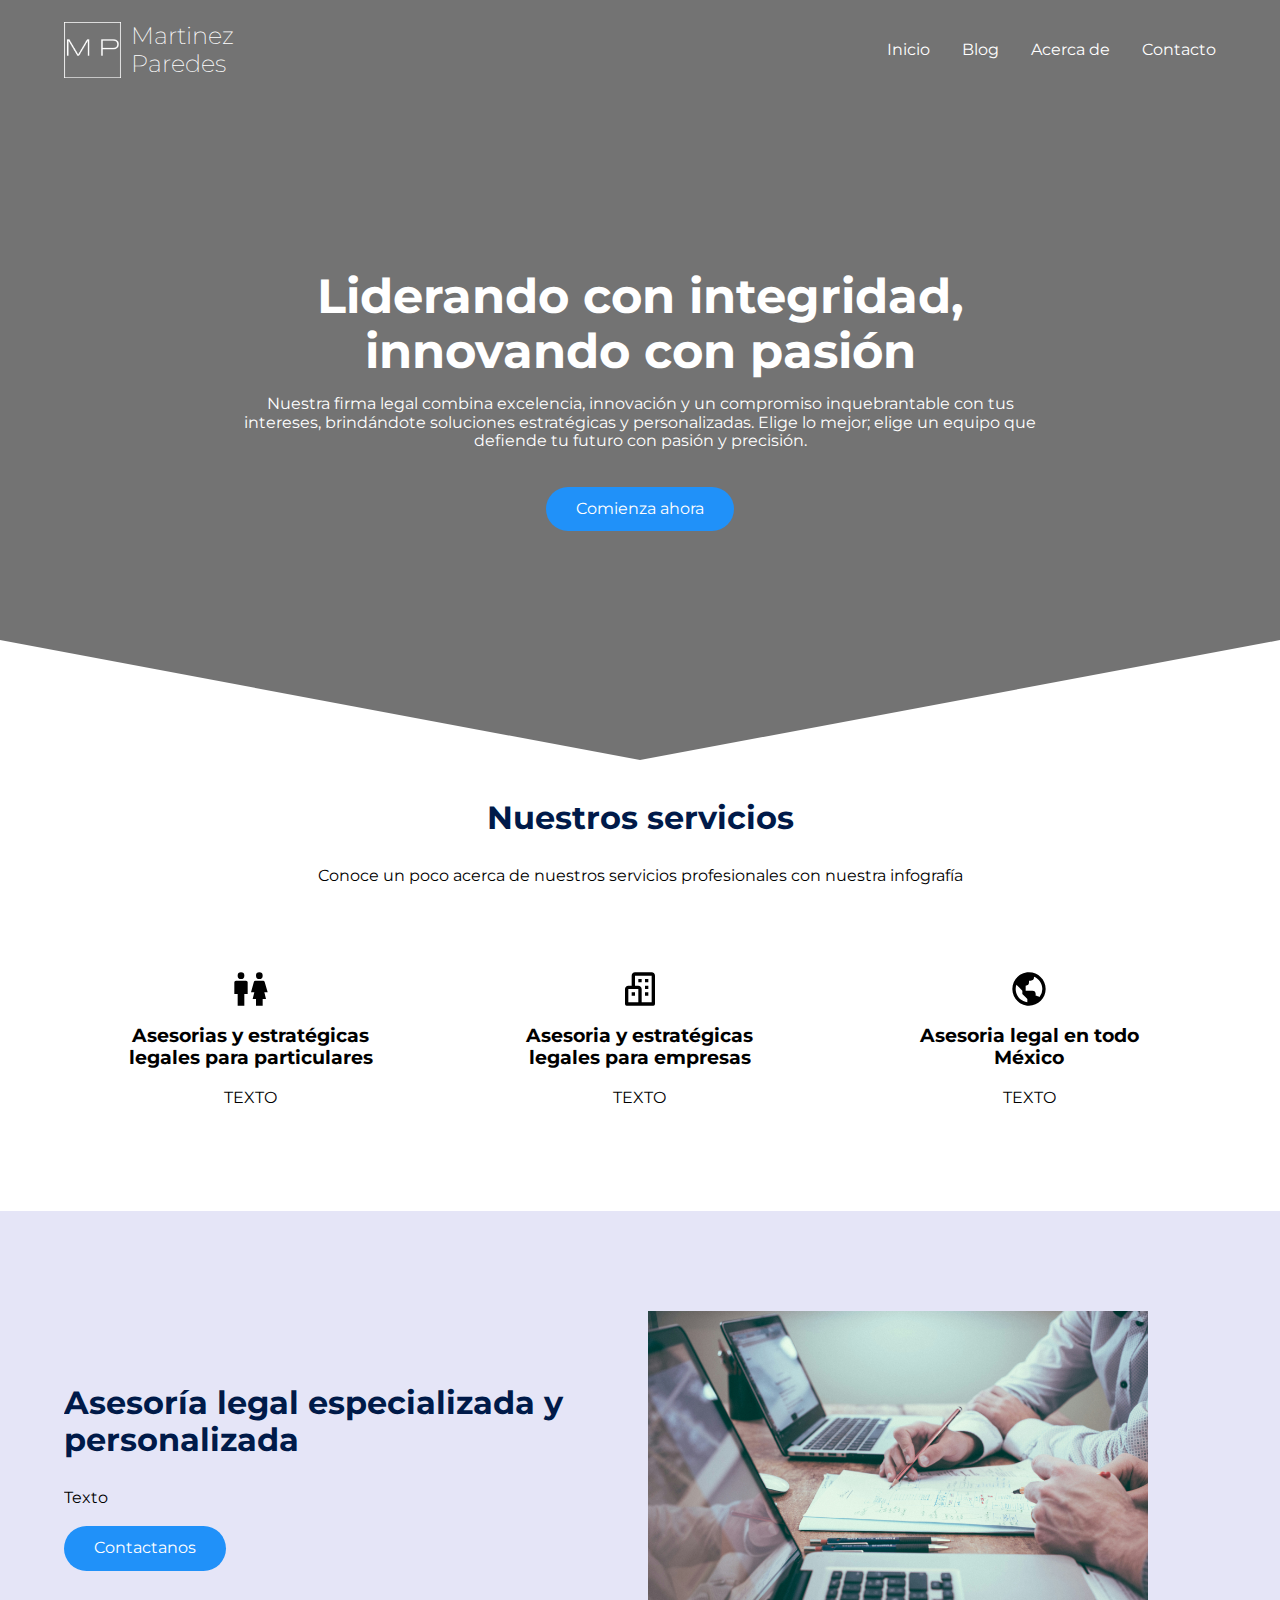
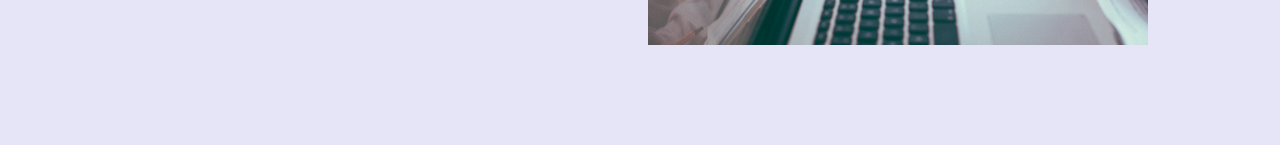
==== index.html @ 1bba656e "Se agrega el proyecto" ====
<!DOCTYPE html>
<html lang-"es">

    <head>
        <meta charset="UTF-8">
        <meta http-equiv="X-UA-Compatible" content="IE-edge">
        <meta name="viewport" content="width-device-width, initial-scale-1.0">
        <title> Martinez Paredes </title>
        <link rel="shortcut icon" href="./Landing Page CSS/IMAGES/favicon.png" type="image/x-icon">
        <link rel="stylesheet" href="./Landing Page CSS/CSS/normalize.css">
        <link rel="stylesheet" href="./Landing Page CSS/CSS/estilos.css">
    </head>

    <body>

        <header class="hero">
            <nav class="nav container">
                <div class="logo">
                    <li class="mp">
                        <img src="./Landing Page CSS/IMAGES/LOGO MP PNG BLANCO.png" class="imgmp">
                    </li>
                </div>
                <div class="nav_logo">
                    <h2 class="nav_title">Martinez Paredes</h2>
                </div>
                <ul class="nav_link nav:link_menu">
                    <li class="nav_items">
                        <a href="1" class="nav_links">Inicio</a>
                    </li>
                    <li class="nav_items">
                        <a href="1" class="nav_links">Blog</a>
                    </li>
                    <li class="nav_items">
                        <a href="1" class="nav_links">Acerca de</a>
                    </li>
                    <li class="nav_items">
                        <a href="1" class="nav_links">Contacto</a>
                    </li>
                    <img src="./Landing Page CSS/IMAGES/close.svg" class="nav_close">
                </ul>
                <div class="nav_menu">
                    <img src="./Landing Page CSS/IMAGES/menu.svg" class="nav_img">
                </div>
            </nav>

            <section class="hero_container container">
                <h1 class="hero_title">Liderando con integridad, innovando con pasión</h1>
                <p class="hero_paragraph">Nuestra firma legal combina excelencia, innovación y un compromiso inquebrantable con tus intereses, brindándote soluciones estratégicas y personalizadas. Elige lo mejor; elige un equipo que defiende tu futuro con pasión y precisión.</p>
                <a href="#" class="cta">Comienza ahora</a>
            </section>
        </header>

        <main>
            <section class="container_about">
             <h2 class="subtitle">Nuestros servicios</h2>
                <p class="about_paragraph">Conoce un poco acerca de nuestros servicios profesionales con nuestra infografía</p>

                <div class="div about_main">
                    <article class="about_icons">
                        <img src="./Landing Page CSS/IMAGES/person.svg" class="about_icon">
                        <h3 class="about_title">Asesorias y estratégicas legales para particulares</h3>
                       <p class="about_paragraph">TEXTO</p>
                    </article>

                    <article class="about_icons">
                        <img src="./Landing Page CSS/IMAGES/enterprise.svg" class="about_icon">
                        <h3 class="about_title">Asesoria y estratégicas legales para empresas</h3>
                        <p class="about_paragraph">TEXTO</p>
                    </article>
                   
                    <article class="about_icons">
                        <img src="./Landing Page CSS/IMAGES/world.svg" class="about_icon">
                        <h3 class="about_title">Asesoria legal en todo México</h3>
                        <p class="about_paragraph">TEXTO</p>
                    </article>
                </div>
                
            </section>
            <section class="knowledge">
                <div class="knowledge_container container">
                    <div class="knowledge_text">
                        <h2 class="subtitle">Asesoría legal especializada y personalizada</h2>
                        <p class="knowledge_paragraph">Texto</p>
                        <a href="#" class="cta">Contactanos</a>
                    </div>
                    <figure class="knowledge_picture">
                        <img src="./Landing Page CSS/IMAGES/scott-graham-5fNmWej4tAA-unsplash.jpg" class="knowledge_img">
                    </figure>
                </div>

            </section>
        </main>
    </body>
</html>
---- Landing Page CSS/CSS/estilos.css ----
@import url('https://fonts.googleapis.com/css2?family=Montserrat:ital,wght@0,100..900;1,100..900&display=swap');

:root{
    --padding--container: 100px 0;
    --color-title: #001A49;
}

body{
    font-family: "Montserrat", sans-serif;
}

.imgmp{
    max-width: 15mm;
    float: left;
    list-style: none;
}


.container{
    width: 90%;
    max-width: 1200px;
    margin: 0 auto;
    overflow: hidden;
    padding: var(--padding--container);
    list-style: none;
}

.hero{
    width: 100%;
    height: 100vh;
    min-height: 600px;
    max-height: 800px;
    position: relative;
    display: grid;
    grid-template-rows: 100px 1fr;
    color: #fff;
}

.hero::before{
    content:"";
    position: absolute;
    top: 0;
    left: 0;
    width: 100%;
    height: 100%;
    background-image: linear-gradient(180deg, #0000008c 0%, #0000008c 100%), url("../IMAGES/tingey-injury-law-firm-yCdPU73kGSc-unsplash.jpg");
    background-size: cover;
    clip-path: polygon(0 0, 100% 0, 100% 80%, 50% 95%, 0 80%);
    z-index: -1;

}

.nav{
    --padding--container:0;
    height: 100%;
    display: flex;
    align-items: center;
}

.nav_title{
    font-weight: 200;
    margin-left: 5%;
    list-style: none;
}

.nav_link{
    margin-left: auto;
    padding: 0;
    display: grid;
    grid-auto-flow: column;
    grid-auto-columns: max-content;
    gap: 2em;
}

.nav_items{
    list-style: none;

}


.nav_links{
    color: #fff;
    text-decoration: none;
}

.nav_menu{
    margin-left: auto;
    cursor: pointer;
    display: none;
}

.nav_img{
    display: block;
    width: 30px;
}

.nav_close{
    display: var(--show, none);
}

/*hero_container*/

.hero_container{
    text-align: center;
    max-width: 800px;
    --padding--container: 0;
    display: grid;
    grid-auto-rows: max-content;
    align-content: center;
    gap: 1em;
    padding-bottom: 100px;
    text-align: center;
}

.hero_title{
    text-align: center;
    font-size: 3rem;
}

.hero_paragraph{
    text-align: center;
    margin-bottom: 20px;
}

.cta{
    text-align: center;
    display: inline-block;
    background-color: #2091f9;
    justify-self: center;
    color: #fff;
    text-decoration: none;
    padding: 13px 30px;
    border-radius: 30px;
}

/*about*/

.container_about{
    text-align: center;
}
.subtitle{
    color: var(--color-title);
    font-size: 2rem;
    margin-bottom: 25px;
}

.about_paragraph{
    text-align: center;
    line-height: 1.7;
}

.about_main{
    padding-top: 80px;
    display: grid;
    width: 90%;
    margin: 0 auto;
    gap: 1em;
    overflow: hidden;
    grid-template-columns: repeat(auto-fit,minmax(260px, auto));
}

.about_icons{
    text-align: center;
    display: grid;
    gap: 1em;
    justify-items: center;
    width: 260px;
    overflow: hidden;
    margin: auto;
}

.about_icon{
    width: 40px;
}

/* Knowledge */

.knowledge{
    margin-top: 100px;
    background-color: #e5e5f7;
    background-image:  radial-gradient(#444cf7 0.5px, transparent 0.5px), radial-gradient(#444cf7 0.5px, #e5e5f7 0.5px);
    background-size: 20px 20px;
    background-position: 0 0,10px 10px;
    overflow: hidden;
}

.knowledge_container{
    display: grid;
    grid-template-columns: 1fr 1fr;
    gap: 1em;
    align-items: center;
}

.knowledge_picture{
    max-width: 500px;
}

.knowledge_img{
    width: 100%;
    display: block;
}

.knowledge_paragraph{
    line-height: 1.7;
    margin-bottom: 15px;
    
}
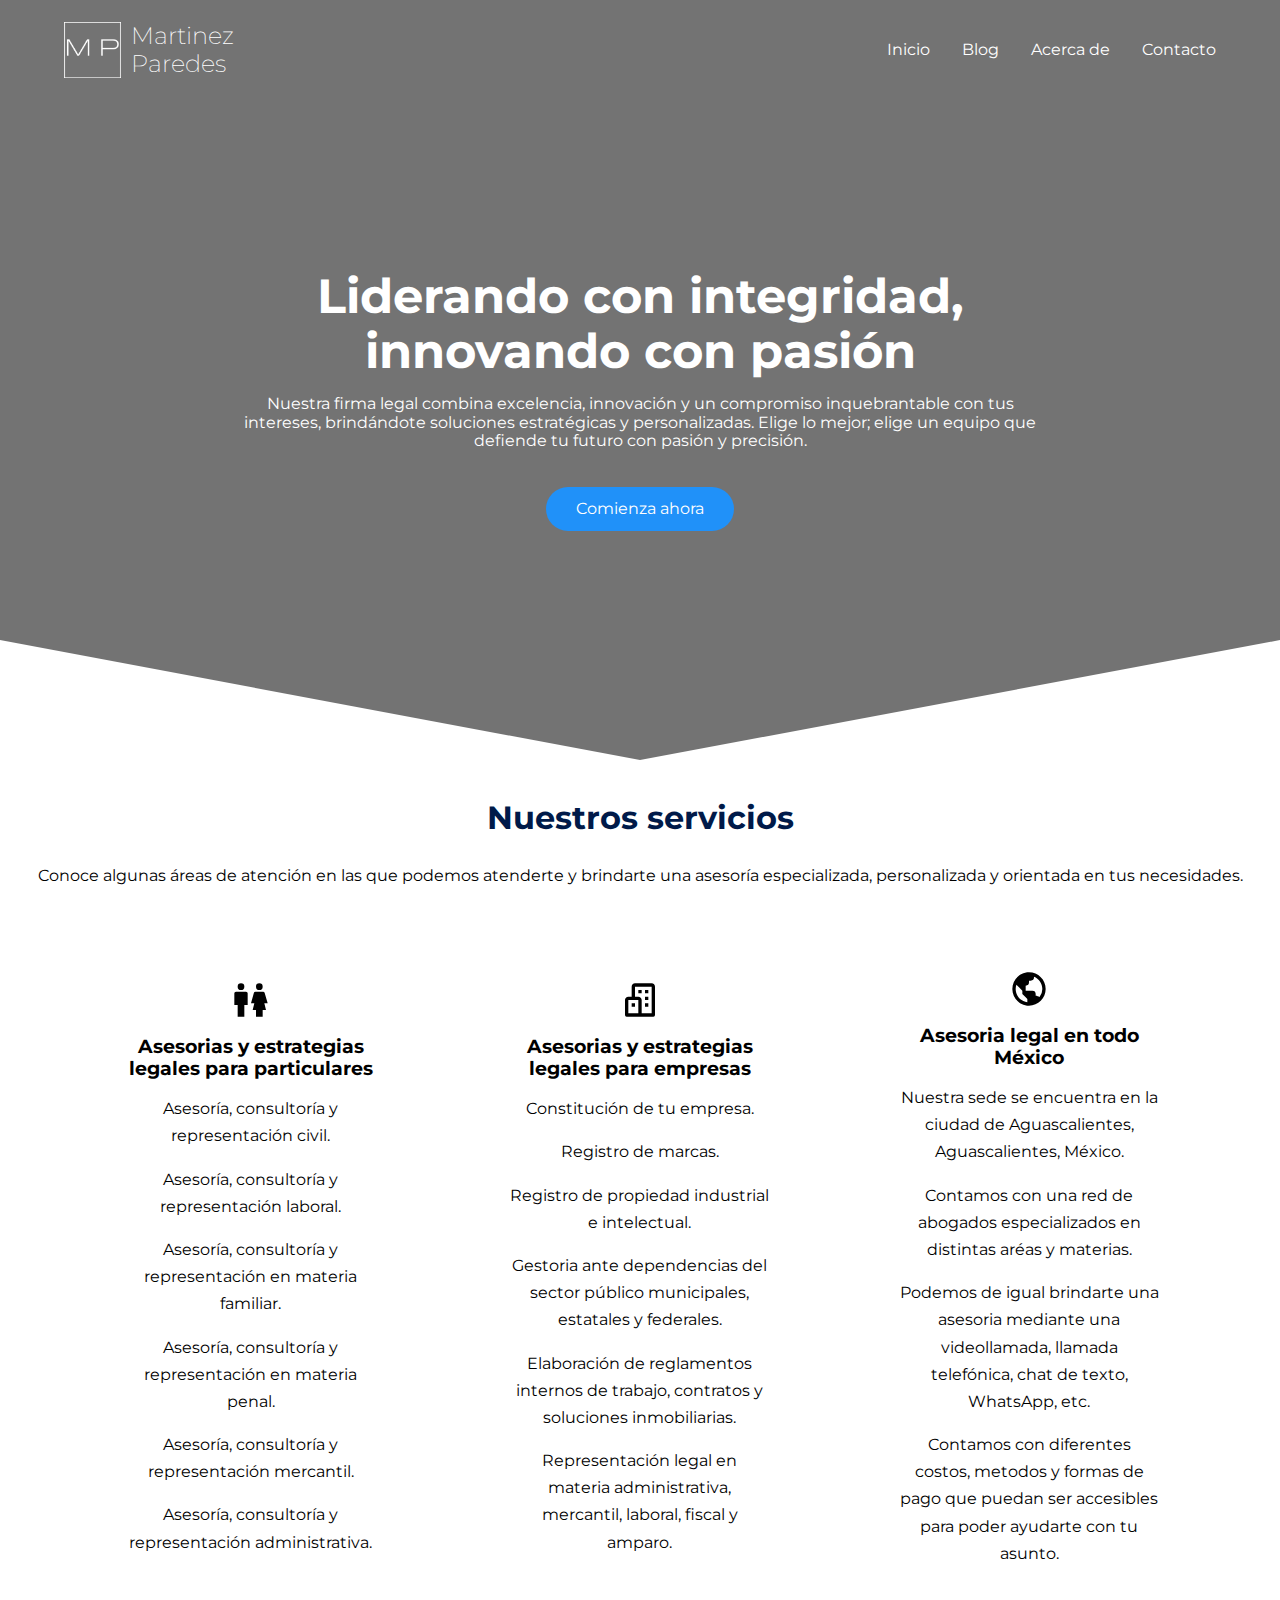
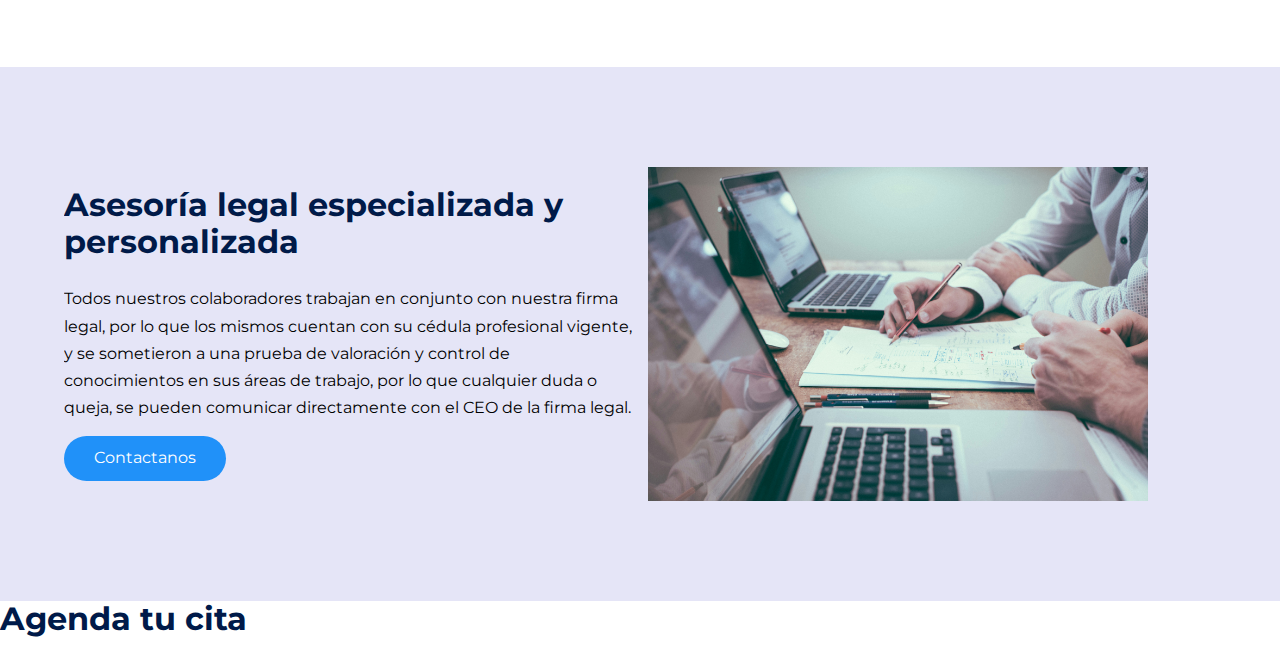
==== commit 3ab661db: "Actualización 1" ====
--- a/index.html
+++ b/index.html
@@ -53,34 +53,65 @@
         <main>
             <section class="container_about">
              <h2 class="subtitle">Nuestros servicios</h2>
-                <p class="about_paragraph">Conoce un poco acerca de nuestros servicios profesionales con nuestra infografía</p>
+                <p class="about_paragraph">Conoce algunas áreas de atención en las que podemos atenderte y brindarte una asesoría especializada, personalizada y orientada en tus necesidades.</p>
 
                 <div class="div about_main">
                     <article class="about_icons">
                         <img src="./Landing Page CSS/IMAGES/person.svg" class="about_icon">
-                        <h3 class="about_title">Asesorias y estratégicas legales para particulares</h3>
-                       <p class="about_paragraph">TEXTO</p>
+                        <h3 class="about_title">Asesorias y estrategias legales para particulares</h3>
+                       <p class="about_paragraph">Asesoría, consultoría y representación civil.
+                       </p>
+                       <p class="about_paragraph">Asesoría, consultoría y representación laboral.
+                       </p>
+                       <p class="about_paragraph">Asesoría, consultoría y representación en materia familiar.
+                       </p>
+                       <p class="about_paragraph">Asesoría, consultoría y representación en materia penal.
+                       </p>
+                       <p class="about_paragraph">Asesoría, consultoría y representación mercantil.
+                       </p>
+                       <p class="about_paragraph">Asesoría, consultoría y representación administrativa.
+                       </p>
                     </article>
 
                     <article class="about_icons">
                         <img src="./Landing Page CSS/IMAGES/enterprise.svg" class="about_icon">
-                        <h3 class="about_title">Asesoria y estratégicas legales para empresas</h3>
-                        <p class="about_paragraph">TEXTO</p>
+                        <h3 class="about_title">Asesorias y estrategias legales para empresas</h3>
+                        <p class="about_paragraph">Constitución de tu empresa.
+                        </p>
+                        <p class="about_paragraph">Registro de marcas.
+                        </p>
+                        <p class="about_paragraph">Registro de propiedad industrial e intelectual.
+                        </p>
+                        <p class="about_paragraph">Gestoria ante dependencias del sector público municipales, estatales y federales.
+                        </p>
+                        <p class="about_paragraph">Elaboración de reglamentos internos de trabajo, contratos y soluciones inmobiliarias.
+                        </p>
+                        <p class="about_paragraph">Representación legal en materia administrativa, mercantil, laboral, fiscal y amparo.
+                        </p>
+                     </article>
                     </article>
                    
                     <article class="about_icons">
                         <img src="./Landing Page CSS/IMAGES/world.svg" class="about_icon">
                         <h3 class="about_title">Asesoria legal en todo México</h3>
-                        <p class="about_paragraph">TEXTO</p>
+                        <p class="about_paragraph">Nuestra sede se encuentra en la ciudad de Aguascalientes, Aguascalientes, México.
+                        </p>
+                        <p class="about_paragraph">Contamos con una red de abogados especializados en distintas aréas y materias.
+                        </p>
+                        <p class="about_paragraph">Podemos de igual brindarte una asesoria mediante una videollamada, llamada telefónica, chat de texto, WhatsApp, etc.
+                        </p>
+                        <p class="about_paragraph">Contamos con diferentes costos, metodos y formas de pago que puedan ser accesibles para poder ayudarte con tu asunto.
                     </article>
                 </div>
                 
             </section>
+            
             <section class="knowledge">
                 <div class="knowledge_container container">
                     <div class="knowledge_text">
                         <h2 class="subtitle">Asesoría legal especializada y personalizada</h2>
-                        <p class="knowledge_paragraph">Texto</p>
+                        <p class="knowledge_paragraph">Todos nuestros colaboradores trabajan en conjunto con nuestra firma legal, por lo que los mismos cuentan con su cédula profesional vigente, y se sometieron a una prueba de valoración y control de conocimientos en sus áreas de trabajo, por lo que cualquier duda o queja, se pueden comunicar directamente con el CEO de la firma legal.
+                        </p>
                         <a href="#" class="cta">Contactanos</a>
                     </div>
                     <figure class="knowledge_picture">
@@ -89,6 +120,11 @@
                 </div>
 
             </section>
+
+            <section class="price_container">
+                <h2 class="subtitle">Agenda tu cita</h2>
+
+            </section>
         </main>
     </body>
 </html>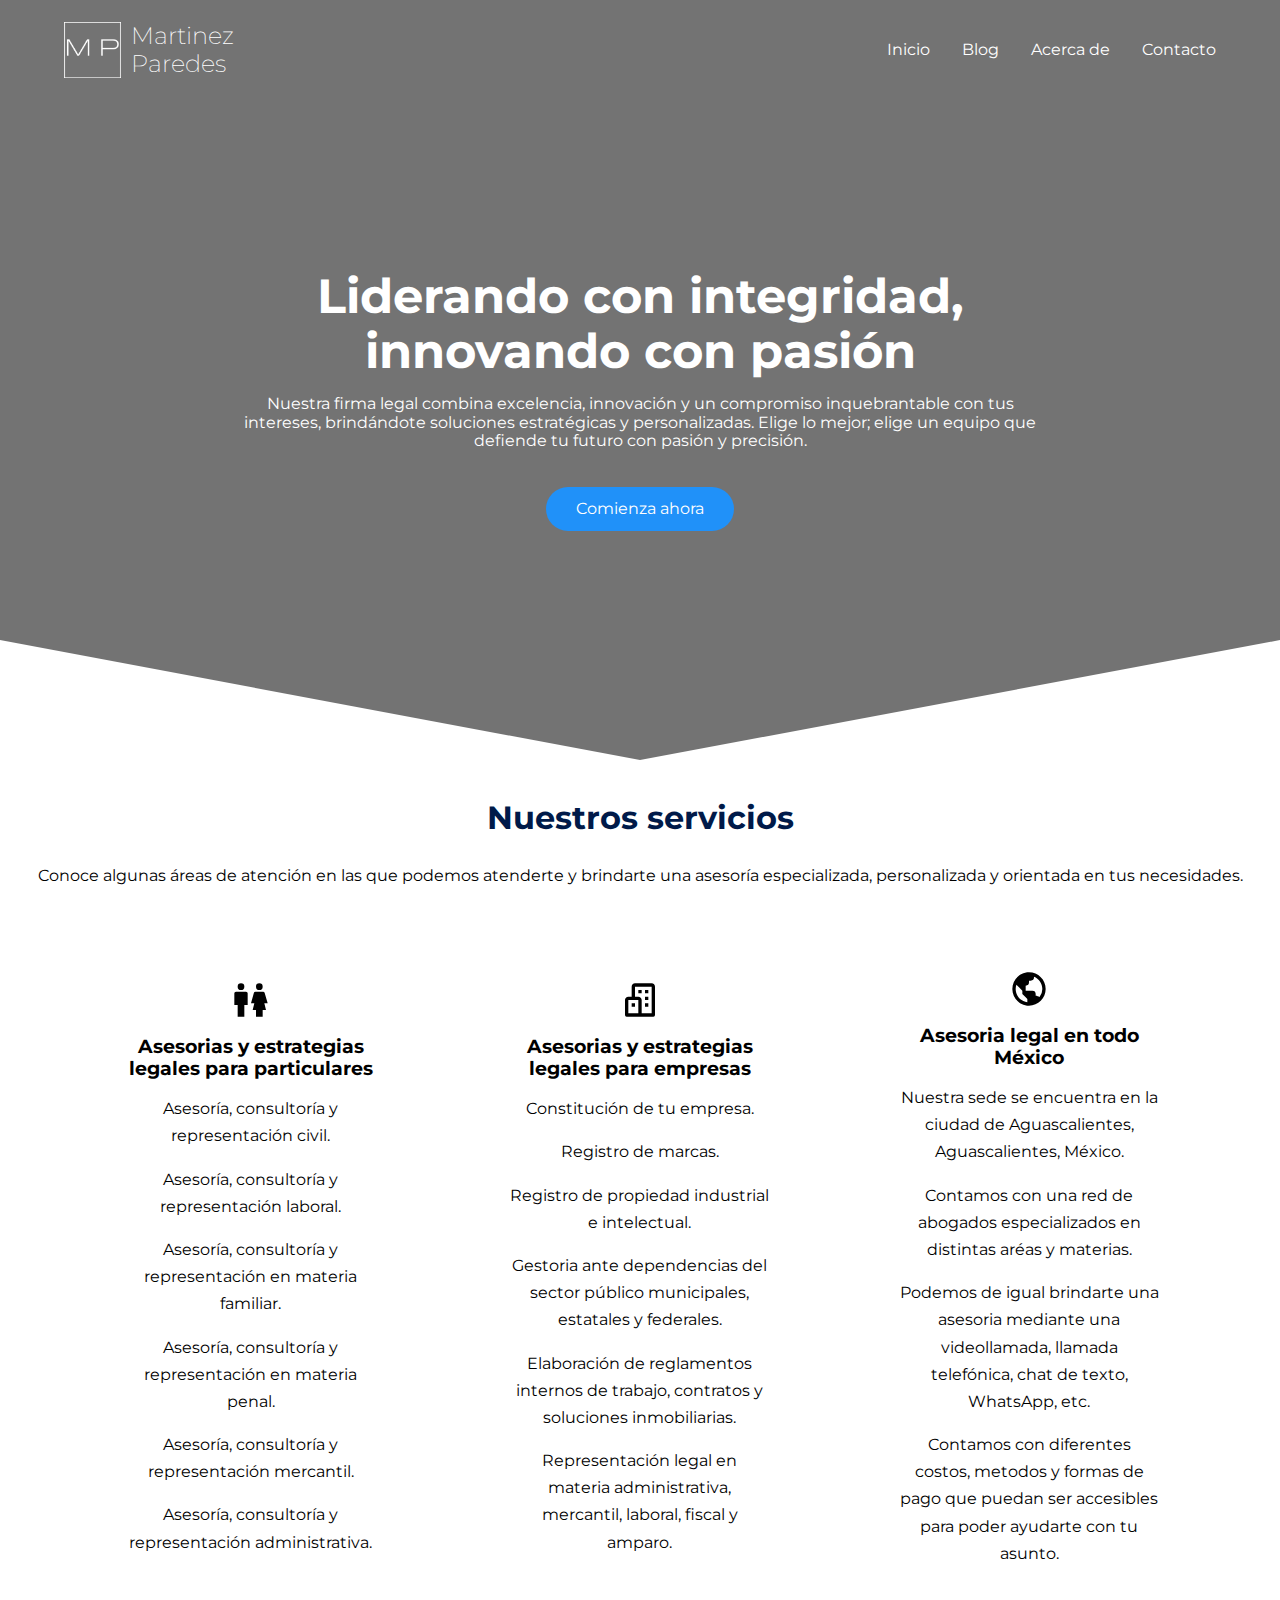
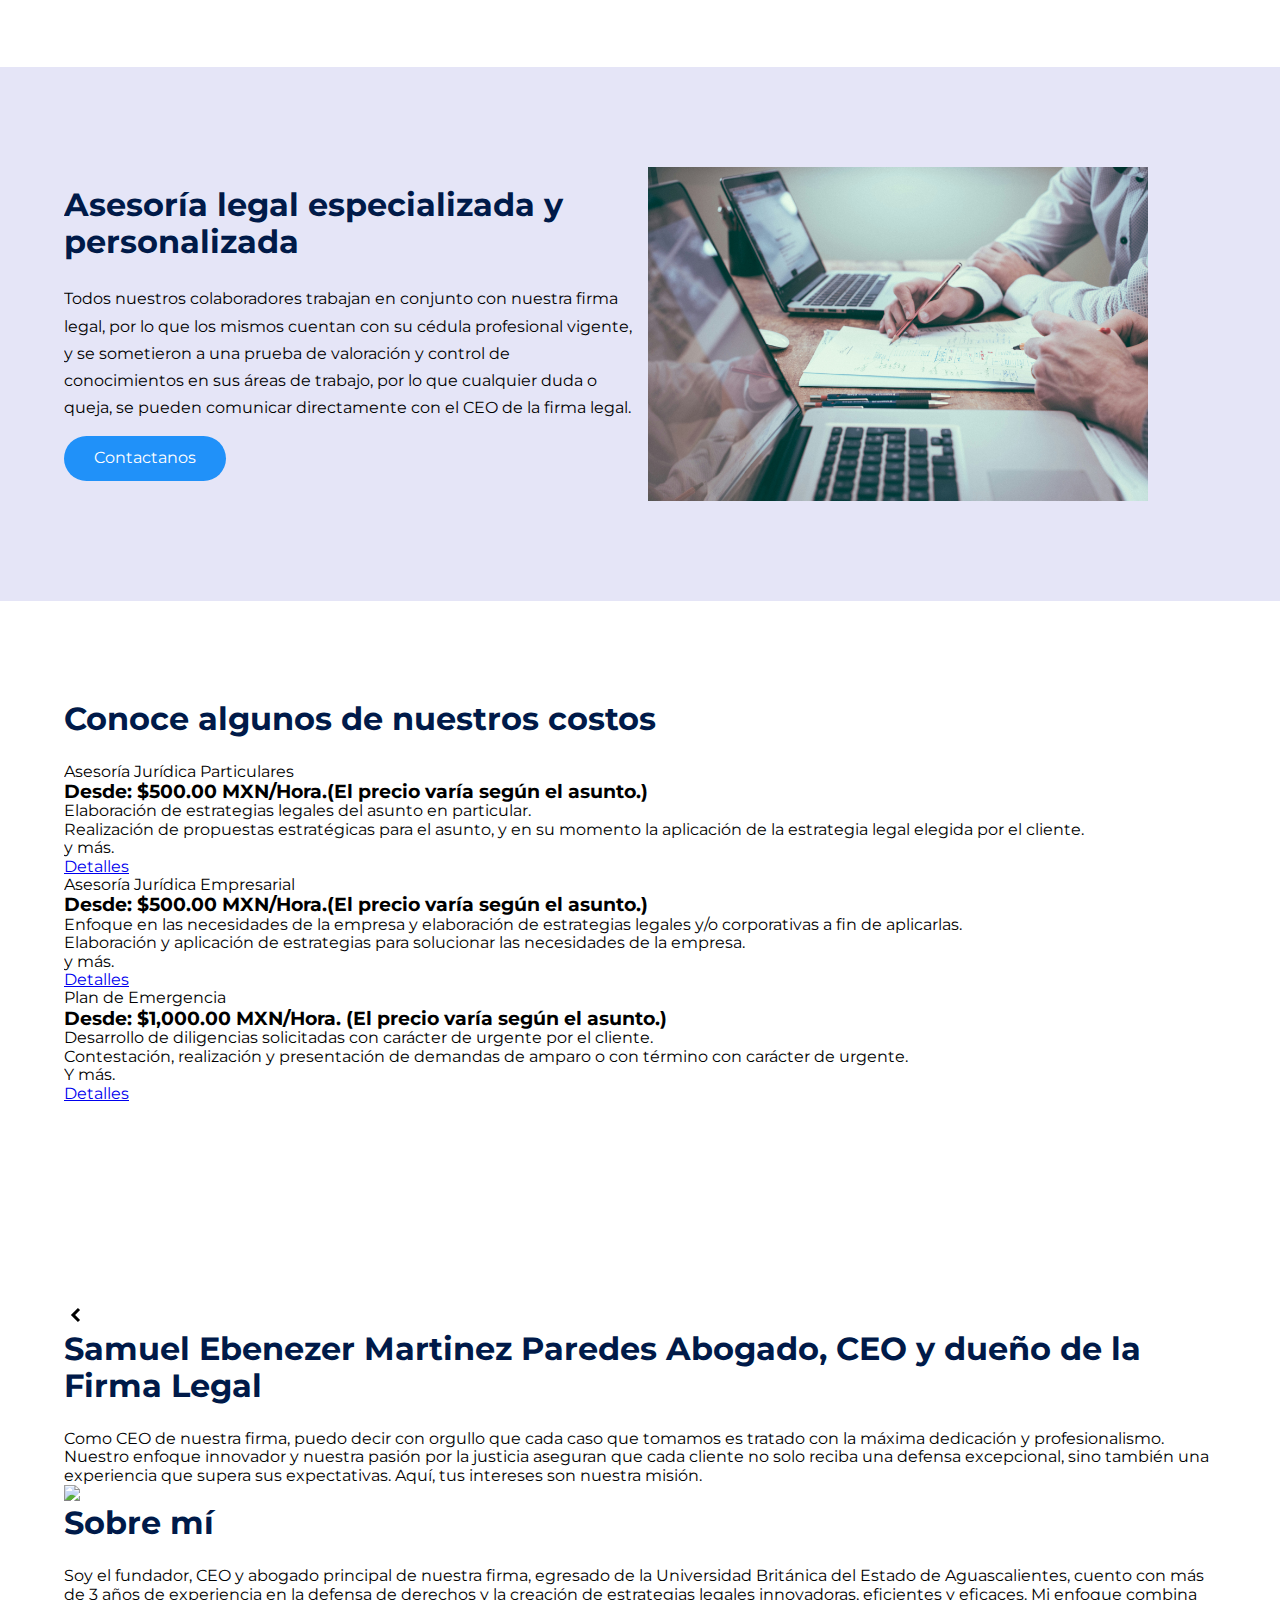
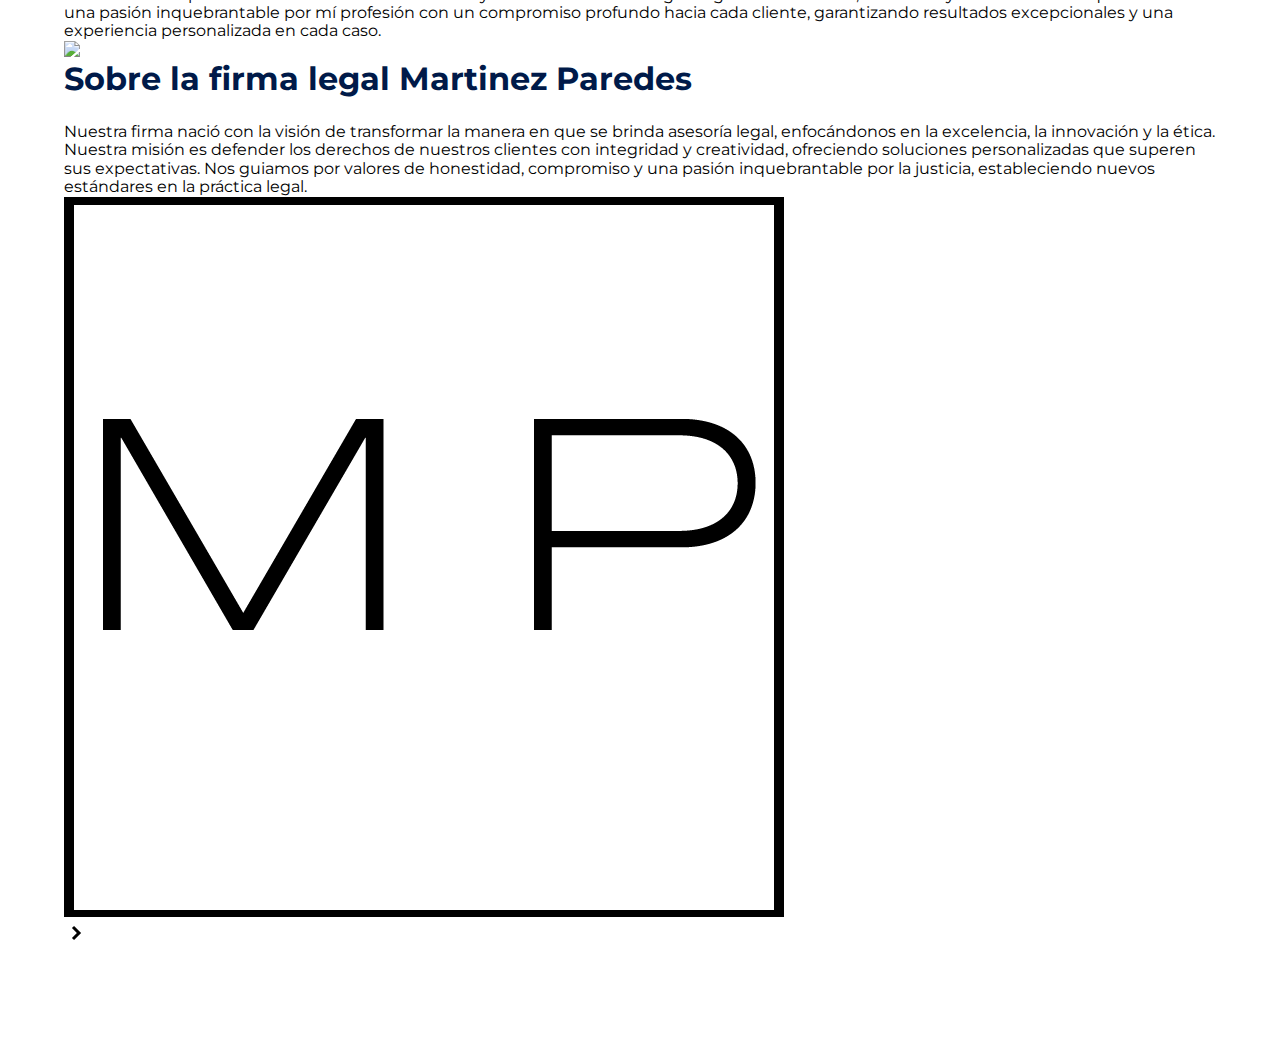
==== commit be7434c2: "Actualización Pagina 13/08/24" ====
--- a/index.html
+++ b/index.html
@@ -1,6 +1,5 @@
 <!DOCTYPE html>
-<html lang-"es">
-
+<html lang="ES">
     <head>
         <meta charset="UTF-8">
         <meta http-equiv="X-UA-Compatible" content="IE-edge">
@@ -42,7 +41,6 @@
                     <img src="./Landing Page CSS/IMAGES/menu.svg" class="nav_img">
                 </div>
             </nav>
-
             <section class="hero_container container">
                 <h1 class="hero_title">Liderando con integridad, innovando con pasión</h1>
                 <p class="hero_paragraph">Nuestra firma legal combina excelencia, innovación y un compromiso inquebrantable con tus intereses, brindándote soluciones estratégicas y personalizadas. Elige lo mejor; elige un equipo que defiende tu futuro con pasión y precisión.</p>
@@ -51,6 +49,7 @@
         </header>
 
         <main>
+
             <section class="container_about">
              <h2 class="subtitle">Nuestros servicios</h2>
                 <p class="about_paragraph">Conoce algunas áreas de atención en las que podemos atenderte y brindarte una asesoría especializada, personalizada y orientada en tus necesidades.</p>
@@ -105,7 +104,7 @@
                 </div>
                 
             </section>
-            
+
             <section class="knowledge">
                 <div class="knowledge_container container">
                     <div class="knowledge_text">
@@ -118,13 +117,83 @@
                         <img src="./Landing Page CSS/IMAGES/scott-graham-5fNmWej4tAA-unsplash.jpg" class="knowledge_img">
                     </figure>
                 </div>
-
             </section>
 
-            <section class="price_container">
-                <h2 class="subtitle">Agenda tu cita</h2>
+            <section class="price container">
+                <h2 class="subtitle">Conoce algunos de nuestros costos</h2>
+                
+                <div class="price_table">
+                    <div class="price_element">
+                        <p class="price_name">Asesoría Jurídica Particulares</p>
+                        <h3 class="price_price">Desde: $500.00 MXN/Hora.(El precio varía según el asunto.)</h3>
+                        <div class="price_items">
+                            <p class="price_features">Elaboración de estrategias legales del asunto en particular.</p>
+                            <p class="price_features">Realización de propuestas estratégicas para el asunto, y en su momento la aplicación de la estrategia legal elegida por el cliente.</p>
+                            <p class="price_features">y más.</p>
+                        </div>
+                        <a href="#" class="price_cta">Detalles</a>
+                    </div>
+                    <div class="price_element price_element-best">
+                        <p class="price_name">Asesoría Jurídica Empresarial</p>
+                        <h3 class="price_price">Desde: $500.00 MXN/Hora.(El precio varía según el asunto.)</h3>
+                        <div class="price_items">
+                            <p class="price_features">Enfoque en las necesidades de la empresa y elaboración de estrategias legales y/o corporativas a fin de aplicarlas.</p>
+                            <p class="price_features">Elaboración y aplicación de estrategias para solucionar las necesidades de la empresa.</p>
+                            <p class="price_features">y más.</p>
+                        </div>
+                        <a href="#" class="price_cta">Detalles</a>
+                    </div>
+                    <div class="price_element">
+                        <p class="price_name">Plan de Emergencia</p>
+                        <h3 class="price_price">Desde: $1,000.00 MXN/Hora. (El precio varía según el asunto.)</h3>
+                        <div class="price_items">
+                            <p class="price_features">Desarrollo de diligencias solicitadas con carácter de urgente por el cliente.</p>
+                            <p class="price_features">Contestación, realización y presentación de demandas de amparo o con término con carácter de urgente.</p>
+                            <p class="price_features">Y más.</p>
+                        </div>
+                        <a href="#" class="price_cta">Detalles</a>
+                    </div>
+                </div>             
+                </div>
+            </section>
 
+            <section class="testimony">
+
+                <div class="testimony_container container">
+                    <img src="./Landing Page CSS/IMAGES/arrow-left.svg" class="testimony_arrow" id="before">
+
+                    <section class="testimony_body testimony_body-show" data-id="1">
+                        <div class="testimony_texts">
+                            <h2 class="subtitle">Samuel Ebenezer Martinez Paredes <span class="testimony-course">Abogado, CEO y dueño de la Firma Legal</span></h2>
+                            <p class="testimony_review">Como CEO de nuestra firma, puedo decir con orgullo que cada caso que tomamos es tratado con la máxima dedicación y profesionalismo. Nuestro enfoque innovador y nuestra pasión por la justicia aseguran que cada cliente no solo reciba una defensa excepcional, sino también una experiencia que supera sus expectativas. Aquí, tus intereses son nuestra misión.</p>
+                        </div>
+                        <figure class="testimony_picture">
+                            <img src="./Landing Page CSS/IMAGES/WhatsApp Image 2023-10-05 at 2.11.25 PM.jpeg" class="testimony_img">
+                        </figure>
+                    </section>
+                    <section class="testimony_body" data-id="2">
+                        <div class="testimony_texts">
+                            <h2 class="subtitle">Sobre mí</h2>
+                            <p class="testimony_review">Soy el fundador, CEO y abogado principal de nuestra firma, egresado de la Universidad Británica del Estado de Aguascalientes, cuento con más de 3 años de experiencia en la defensa de derechos y la creación de estrategias legales innovadoras, eficientes y eficaces. Mi enfoque combina una pasión inquebrantable por mí profesión con un compromiso profundo hacia cada cliente, garantizando resultados excepcionales y una experiencia personalizada en cada caso.</p>
+                        </div>
+                        <figure class="testimony_picture">
+                            <img src="./Landing Page CSS/IMAGES/271192664_104685392095669_2956694244156940665_n.jpg" class="testimony_img">
+                        </figure>
+                    </section>
+                    <section class="testimony_body" data-id="3">
+                        <div class="testimony_texts">
+                            <h2 class="subtitle">Sobre la firma legal Martinez Paredes</span></h2>
+                            <p class="testimony_review">Nuestra firma nació con la visión de transformar la manera en que se brinda asesoría legal, enfocándonos en la excelencia, la innovación y la ética. Nuestra misión es defender los derechos de nuestros clientes con integridad y creatividad, ofreciendo soluciones personalizadas que superen sus expectativas. Nos guiamos por valores de honestidad, compromiso y una pasión inquebrantable por la justicia, estableciendo nuevos estándares en la práctica legal.</p>
+                        </div>
+                        <figure class="testimony_picture">
+                            <img src="./Landing Page CSS/IMAGES/Logo.png" class="testimony_img">
+                        </figure>
+                    </section>
+                    
+                    <img src="./Landing Page CSS/IMAGES/arrow-right.svg" class="testimony_arrow" id="next">
+                </div>
             </section>
         </main>
+        <script src="./Landing Page CSS/JS/Slider.js"></script>
     </body>
 </html>--- a/Landing Page CSS/CSS/estilos.css
+++ b/Landing Page CSS/CSS/estilos.css
@@ -204,4 +204,14 @@
     line-height: 1.7;
     margin-bottom: 15px;
     
+}
+
+/* price */
+
+.price_container{
+    text-align: center;
+        .price_table{
+        padding-top: 60px;
+        display: flex;
+    }
 }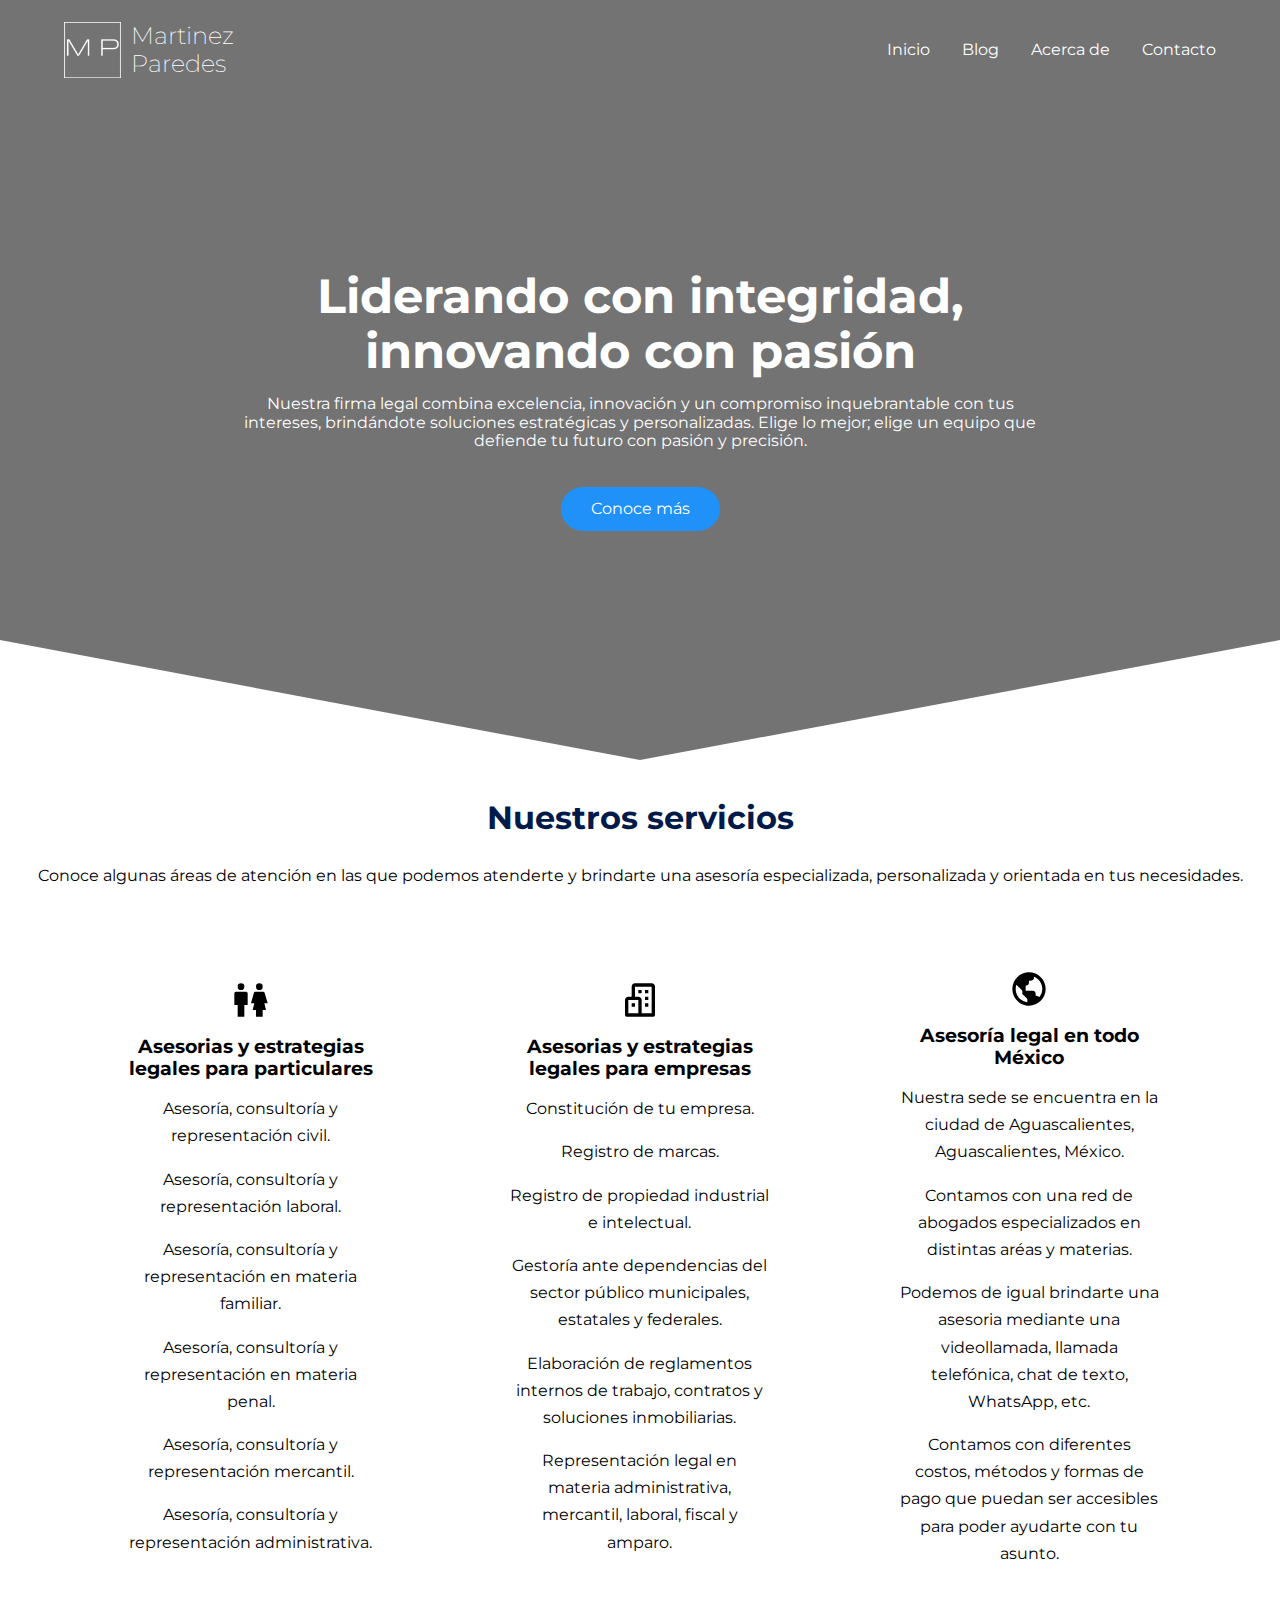
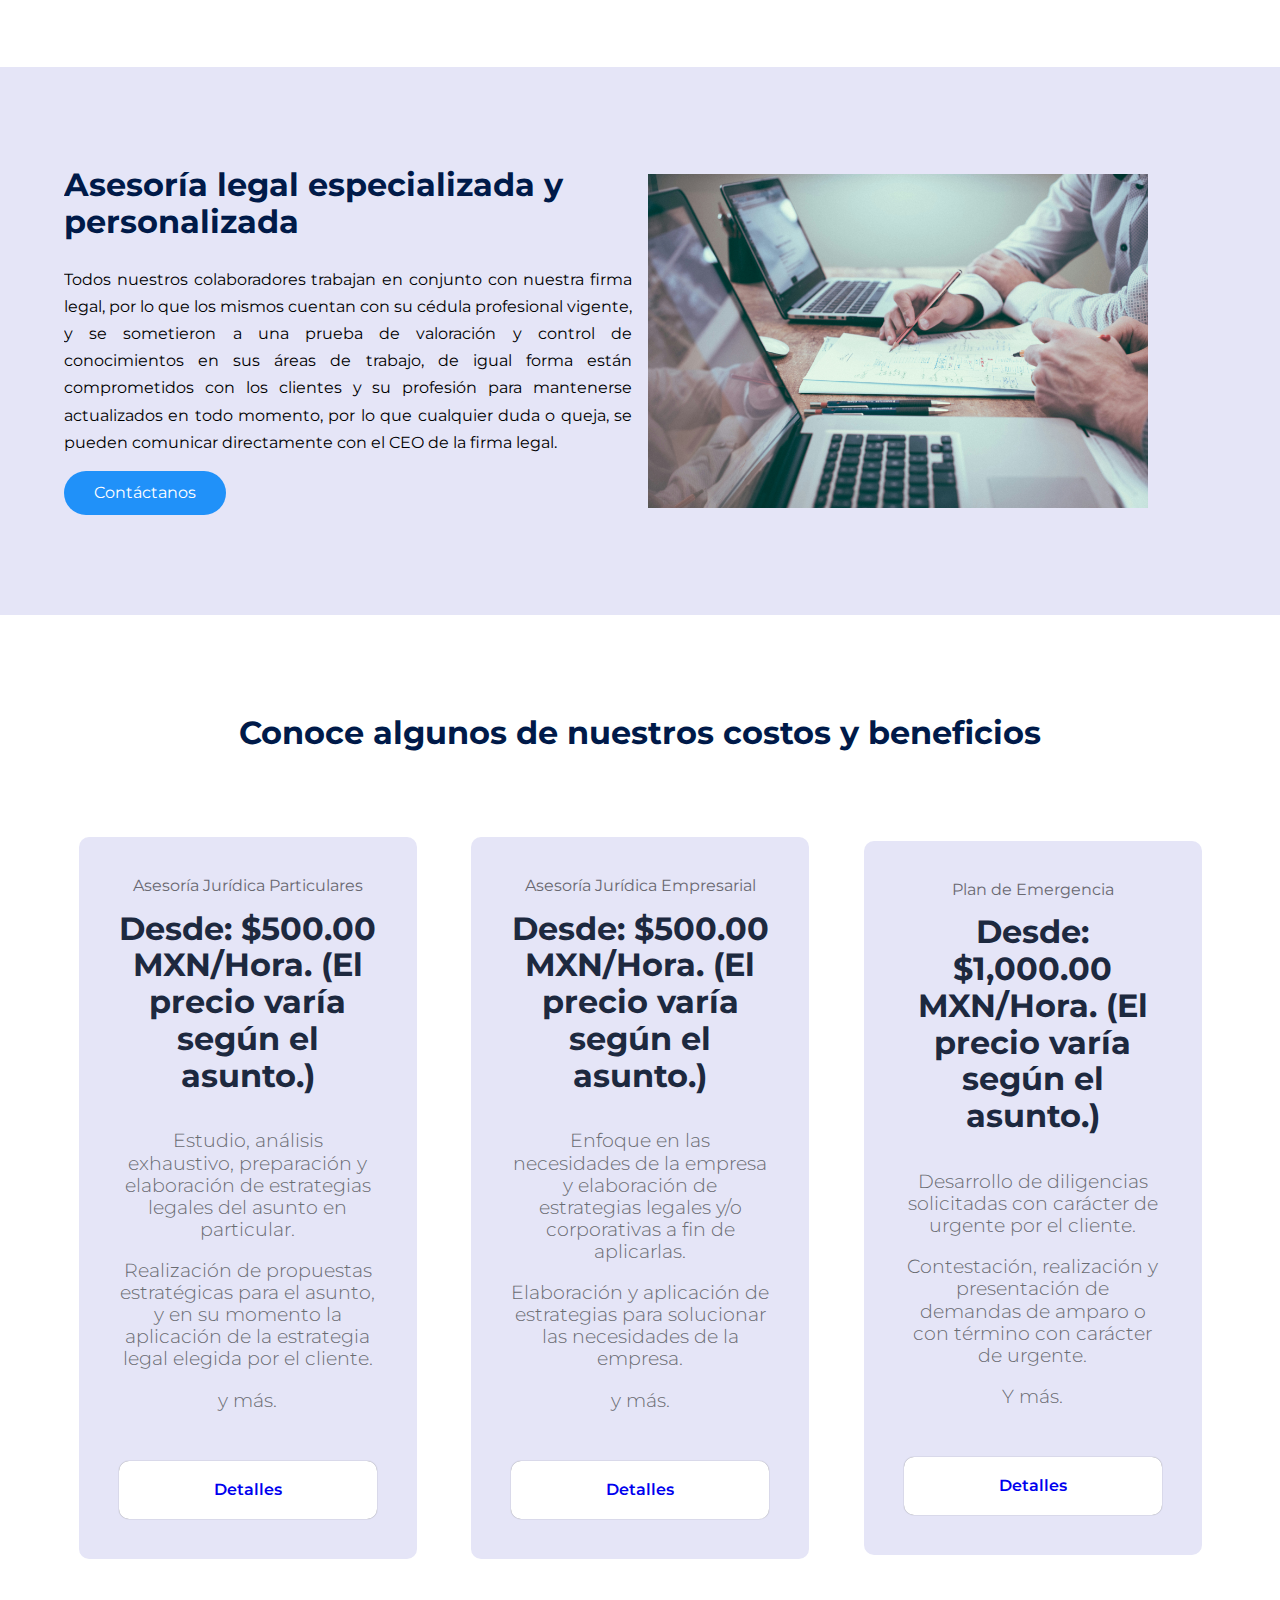
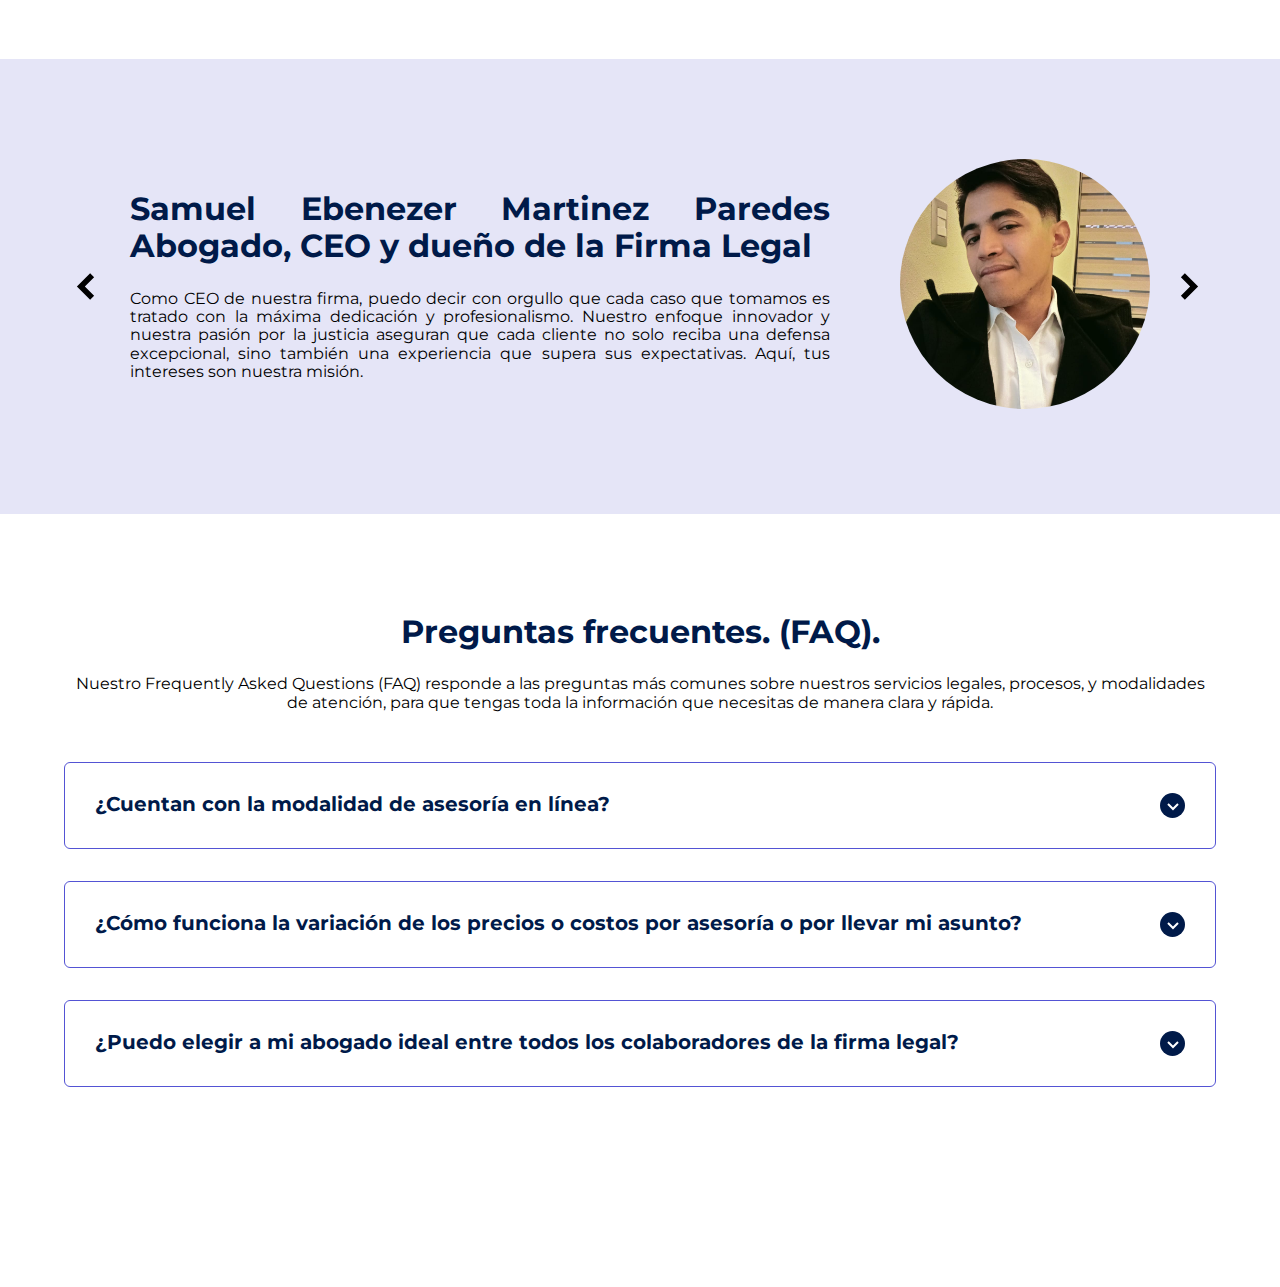
==== commit 1d8edd5c: "Commit 14/08/24" ====
--- a/index.html
+++ b/index.html
@@ -44,7 +44,7 @@
             <section class="hero_container container">
                 <h1 class="hero_title">Liderando con integridad, innovando con pasión</h1>
                 <p class="hero_paragraph">Nuestra firma legal combina excelencia, innovación y un compromiso inquebrantable con tus intereses, brindándote soluciones estratégicas y personalizadas. Elige lo mejor; elige un equipo que defiende tu futuro con pasión y precisión.</p>
-                <a href="#" class="cta">Comienza ahora</a>
+                <a href="#" class="cta">Conoce más</a>
             </section>
         </header>
 
@@ -81,7 +81,7 @@
                         </p>
                         <p class="about_paragraph">Registro de propiedad industrial e intelectual.
                         </p>
-                        <p class="about_paragraph">Gestoria ante dependencias del sector público municipales, estatales y federales.
+                        <p class="about_paragraph">Gestoría ante dependencias del sector público municipales, estatales y federales.
                         </p>
                         <p class="about_paragraph">Elaboración de reglamentos internos de trabajo, contratos y soluciones inmobiliarias.
                         </p>
@@ -92,14 +92,14 @@
                    
                     <article class="about_icons">
                         <img src="./Landing Page CSS/IMAGES/world.svg" class="about_icon">
-                        <h3 class="about_title">Asesoria legal en todo México</h3>
+                        <h3 class="about_title">Asesoría legal en todo México</h3>
                         <p class="about_paragraph">Nuestra sede se encuentra en la ciudad de Aguascalientes, Aguascalientes, México.
                         </p>
                         <p class="about_paragraph">Contamos con una red de abogados especializados en distintas aréas y materias.
                         </p>
                         <p class="about_paragraph">Podemos de igual brindarte una asesoria mediante una videollamada, llamada telefónica, chat de texto, WhatsApp, etc.
                         </p>
-                        <p class="about_paragraph">Contamos con diferentes costos, metodos y formas de pago que puedan ser accesibles para poder ayudarte con tu asunto.
+                        <p class="about_paragraph">Contamos con diferentes costos, métodos y formas de pago que puedan ser accesibles para poder ayudarte con tu asunto.
                     </article>
                 </div>
                 
@@ -109,9 +109,9 @@
                 <div class="knowledge_container container">
                     <div class="knowledge_text">
                         <h2 class="subtitle">Asesoría legal especializada y personalizada</h2>
-                        <p class="knowledge_paragraph">Todos nuestros colaboradores trabajan en conjunto con nuestra firma legal, por lo que los mismos cuentan con su cédula profesional vigente, y se sometieron a una prueba de valoración y control de conocimientos en sus áreas de trabajo, por lo que cualquier duda o queja, se pueden comunicar directamente con el CEO de la firma legal.
-                        </p>
-                        <a href="#" class="cta">Contactanos</a>
+                        <p class="knowledge_paragraph">Todos nuestros colaboradores trabajan en conjunto con nuestra firma legal, por lo que los mismos cuentan con su cédula profesional vigente, y se sometieron a una prueba de valoración y control de conocimientos en sus áreas de trabajo, de igual forma están comprometidos con los clientes y su profesión para mantenerse actualizados en todo momento, por lo que cualquier duda o queja, se pueden comunicar directamente con el CEO de la firma legal.
+                        </p>
+                        <a href="#" class="cta">Contáctanos</a>
                     </div>
                     <figure class="knowledge_picture">
                         <img src="./Landing Page CSS/IMAGES/scott-graham-5fNmWej4tAA-unsplash.jpg" class="knowledge_img">
@@ -120,14 +120,14 @@
             </section>
 
             <section class="price container">
-                <h2 class="subtitle">Conoce algunos de nuestros costos</h2>
+                <h2 class="subtitle">Conoce algunos de nuestros costos y beneficios</h2>
                 
                 <div class="price_table">
                     <div class="price_element">
                         <p class="price_name">Asesoría Jurídica Particulares</p>
-                        <h3 class="price_price">Desde: $500.00 MXN/Hora.(El precio varía según el asunto.)</h3>
+                        <h3 class="price_price">Desde: $500.00 MXN/Hora. (El precio varía según el asunto.)</h3>
                         <div class="price_items">
-                            <p class="price_features">Elaboración de estrategias legales del asunto en particular.</p>
+                            <p class="price_features">Estudio, análisis exhaustivo, preparación y elaboración de estrategias legales del asunto en particular.</p>
                             <p class="price_features">Realización de propuestas estratégicas para el asunto, y en su momento la aplicación de la estrategia legal elegida por el cliente.</p>
                             <p class="price_features">y más.</p>
                         </div>
@@ -135,7 +135,7 @@
                     </div>
                     <div class="price_element price_element-best">
                         <p class="price_name">Asesoría Jurídica Empresarial</p>
-                        <h3 class="price_price">Desde: $500.00 MXN/Hora.(El precio varía según el asunto.)</h3>
+                        <h3 class="price_price">Desde: $500.00 MXN/Hora. (El precio varía según el asunto.)</h3>
                         <div class="price_items">
                             <p class="price_features">Enfoque en las necesidades de la empresa y elaboración de estrategias legales y/o corporativas a fin de aplicarlas.</p>
                             <p class="price_features">Elaboración y aplicación de estrategias para solucionar las necesidades de la empresa.</p>
@@ -193,7 +193,46 @@
                     <img src="./Landing Page CSS/IMAGES/arrow-right.svg" class="testimony_arrow" id="next">
                 </div>
             </section>
+
+            <section class="questions container">
+                <h2 class="subtitle">Preguntas frecuentes. (FAQ).</h2>
+                <p class="questions_paragraph">Nuestro Frequently Asked Questions (FAQ) responde a las preguntas más comunes sobre nuestros servicios legales, procesos, y modalidades de atención, para que tengas toda la información que necesitas de manera clara y rápida.</p>
+
+                <section class="questions_container">
+                    <article class="questions_padding">
+                        <div class="questions_answer">
+                            <h3 class="questions_title">¿Cuentan con la modalidad de asesoría en línea?
+                                <span class="questions_arrow">
+                                    <img src="./Landing Page CSS/IMAGES/arrow-down.svg" class="questions_img">
+                                </span>
+                            </h3>
+                            <p class="questions_show">Sí, contamos con asesoría en línea. El proceso es sencillo: primero, nos envías tus datos de contacto, enseguida uno de nuestros abogados se comunica contigo, te planteamos el costo por la asesoría y los métodos de pago disponibles. Una vez confirmado el pago, agendamos la cita en el horario que mejor se ajuste a tus necesidades.</p>
+                        </div>
+                    </article>
+                    <article class="questions_padding">
+                        <div class="questions_answer">
+                            <h3 class="questions_title">¿Cómo funciona la variación de los precios o costos por asesoría o por llevar mi asunto?
+                                <span class="questions_arrow">
+                                    <img src="./Landing Page CSS/IMAGES/arrow-down.svg" class="questions_img">
+                                </span>
+                            </h3>
+                            <p class="questions_show">Los costos de asesoría varían según si es en línea, presencial o a domicilio, y el estado donde te encuentres. Para llevar un asunto, el precio depende de la naturaleza, materia, cuantía, procedimiento y ubicación del caso, en unión con costos adicionales como oficina, audiencias, viáticos, entre otros factores.</p>
+                        </div>
+                    </article>
+                    <article class="questions_padding">
+                        <div class="questions_answer">
+                            <h3 class="questions_title">¿Puedo elegir a mi abogado ideal entre todos los colaboradores de la firma legal?
+                                <span class="questions_arrow">
+                                    <img src="./Landing Page CSS/IMAGES/arrow-down.svg" class="questions_img">
+                                </span>
+                            </h3>
+                            <p class="questions_show">Sí, puedes elegir a tu abogado ideal entre todos nuestros colaboradores. Considera la ubicación, acuerda los nuevos costos para llevar tu asunto y notifícanos del cambio realizado, lo anterior a fin de poder realizar los ajustes pertinentes con respecto a los pagos realizados. Ten en cuenta que el abogado podrá asignar tareas a otros colaboradores de la firma para asegurar el mejor apoyo en tu caso y qué está sujeto a la disponibilidad del abogado que quieras elegir.</p>
+                        </div>
+                    </article>
+                </section>
+            </section>
         </main>
         <script src="./Landing Page CSS/JS/Slider.js"></script>
+        <script src="./Landing Page CSS/JS/questios.js"></script>
     </body>
 </html>--- a/Landing Page CSS/CSS/estilos.css
+++ b/Landing Page CSS/CSS/estilos.css
@@ -98,8 +98,6 @@
     display: var(--show, none);
 }
 
-/*hero_container*/
-
 .hero_container{
     text-align: center;
     max-width: 800px;
@@ -133,8 +131,6 @@
     border-radius: 30px;
 }
 
-/*about*/
-
 .container_about{
     text-align: center;
 }
@@ -172,8 +168,6 @@
 .about_icon{
     width: 40px;
 }
-
-/* Knowledge */
 
 .knowledge{
     margin-top: 100px;
@@ -195,23 +189,189 @@
     max-width: 500px;
 }
 
+.knowledge_paragraph{
+    line-height: 1.7;
+    margin-bottom: 15px;
+    text-align: justify;
+}
+
 .knowledge_img{
     width: 100%;
     display: block;
 }
 
-.knowledge_paragraph{
-    line-height: 1.7;
-    margin-bottom: 15px;
+.price{
+    text-align: center;
+}
+
+.price_table{
+    padding-top: 60px;
+    display: flex;
+    gap: 2.5em;
+    justify-content: space-evenly;
+    align-items: center;
+}
+
+.price_element{
+    background-color: #E5E5F7;
+    text-align: center;
+    border-radius: 10px;
+    width: 338px;
+    padding: 40px;
+    --color-plan: #696871;
+    --color-price: #1d293f;
+    --bg-cta: #fff;
+    --color-cta: #5454D4;
+    --color-items: #696b71;
+    }
+
+    .price_name{
+        color: var(--color-plan);
+        margin-bottom: 15px;
+        font-weight: 300px;
+        
+    }
+
+    .price_price{
+        font-size: 2.0rem;
+        color: var(--color-price);
+    }
+
+    .price_items{
+        margin-top: 35px;
+        display: grid;
+        gap: 1em;
+        font-weight: 300;
+        font-size: 1.2rem;
+        margin-bottom: 50px;
+        color: var(--color-items);
+    }
+
+    .price_cta{
+        display: block;
+        padding: 20px 0;
+        border-radius: 10px;
+        text-decoration: none;
+        background-color: var(--bg-cta);
+        font-weight: 600;
+        box-shadow: 0 0 1px rgba(0, 0, 0, .5);
+    }
+
+    .testimony{
+        background-color: #e5e5f7;
+    }
     
-}
-
-/* price */
-
-.price_container{
-    text-align: center;
-        .price_table{
-        padding-top: 60px;
+
+    .testimony_container{
+        display: grid;
+        grid-template-columns: 50px 1fr 50px;
+        gap: 1em;
+        align-items: center;
+    }
+
+    .testimony_body{
+        display: grid;
+        grid-template-columns: 1fr max-content;
+        justify-content: space-between;
+        align-items: center;
+        gap: 2em;
+        grid-column: 2/3;
+        grid-row: 1/2;
+        opacity: 0;
+        pointer-events: none;
+    }
+
+    .testimony_body-show{
+        pointer-events: unset;
+        opacity: 1;
+        transition: opacity 1.5s ease-in-out;
+    }
+
+    .testimony_img{
+        width: 250px;
+        height: 250px;
+        border-radius: 50%;
+        object-fit: cover;
+        object-position: 50% 30%;
+    }
+
+    .testimony_texts{
+        max-width: 700px;
+        text-align: justify;
+    }
+
+    .testimony_course{
+        background-color: royalblue;
+        color: #fff;
+        display: inline-block;
+        padding: 5px;
+    }
+
+    .testimony_arrow{
+        width: 90%;
+        cursor: pointer;
+    }
+
+    /* Questions */
+    .questions{
+        text-align: center;
+    }
+
+    .questions_container{
+        display: grid;
+        gap: 2em;
+        padding-top: 50px;
+        padding-bottom: 100px;
+    }
+
+    .questions_padding{
+        padding: 0;
+        transition: padding .3s;
+        border: 1px solid #5454D4;
+        border-radius: 6px;
+    }
+
+    .questions_padding-add{
+        padding-bottom: 30px;   
+    }
+
+    .questions_answer{
+        padding: 0 30px 0;
+        overflow: hidden;
+    }
+
+    .questions_title{
         display: flex;
-    }
-}+        font-size: 20px;
+        padding: 30px 0 30px;
+        cursor: pointer;
+        color: var(--color-title);
+        justify-content: space-between;
+    }
+
+    .questions_arrow{
+        border-radius: 50%;
+        background-color: #001a49;
+        width: 25px;
+        height: 25px;
+        display: flex;
+        justify-content: center;
+        align-items: center;
+        align-self: flex-end;
+        margin-left: 10px;
+        transition: transform .3s;
+    }
+
+    .questions_arrow-rotate{
+        transform: rotate(180deg);
+    }
+
+    .questions_show{
+        text-align: justify;
+        height: 0;
+        transition: height .3s;
+    }
+
+    .questions_img{
+        display: block;
+    }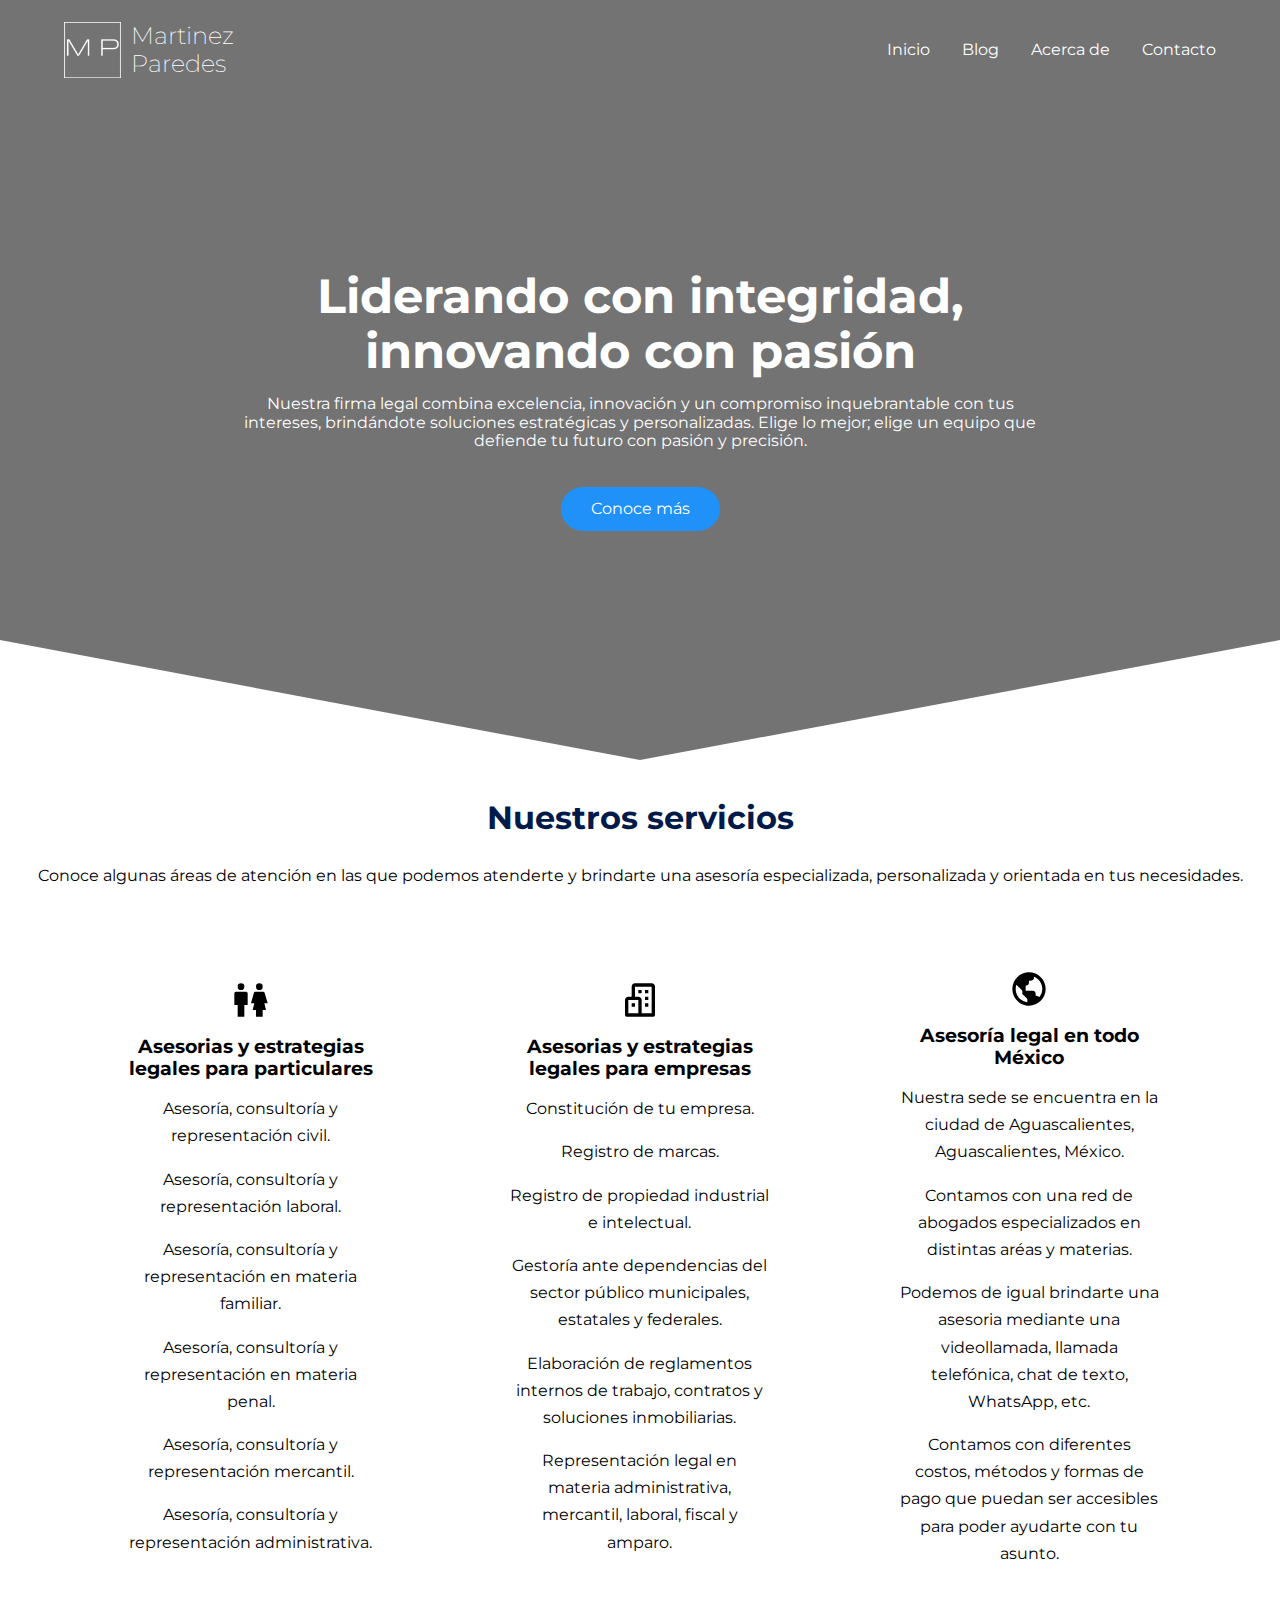
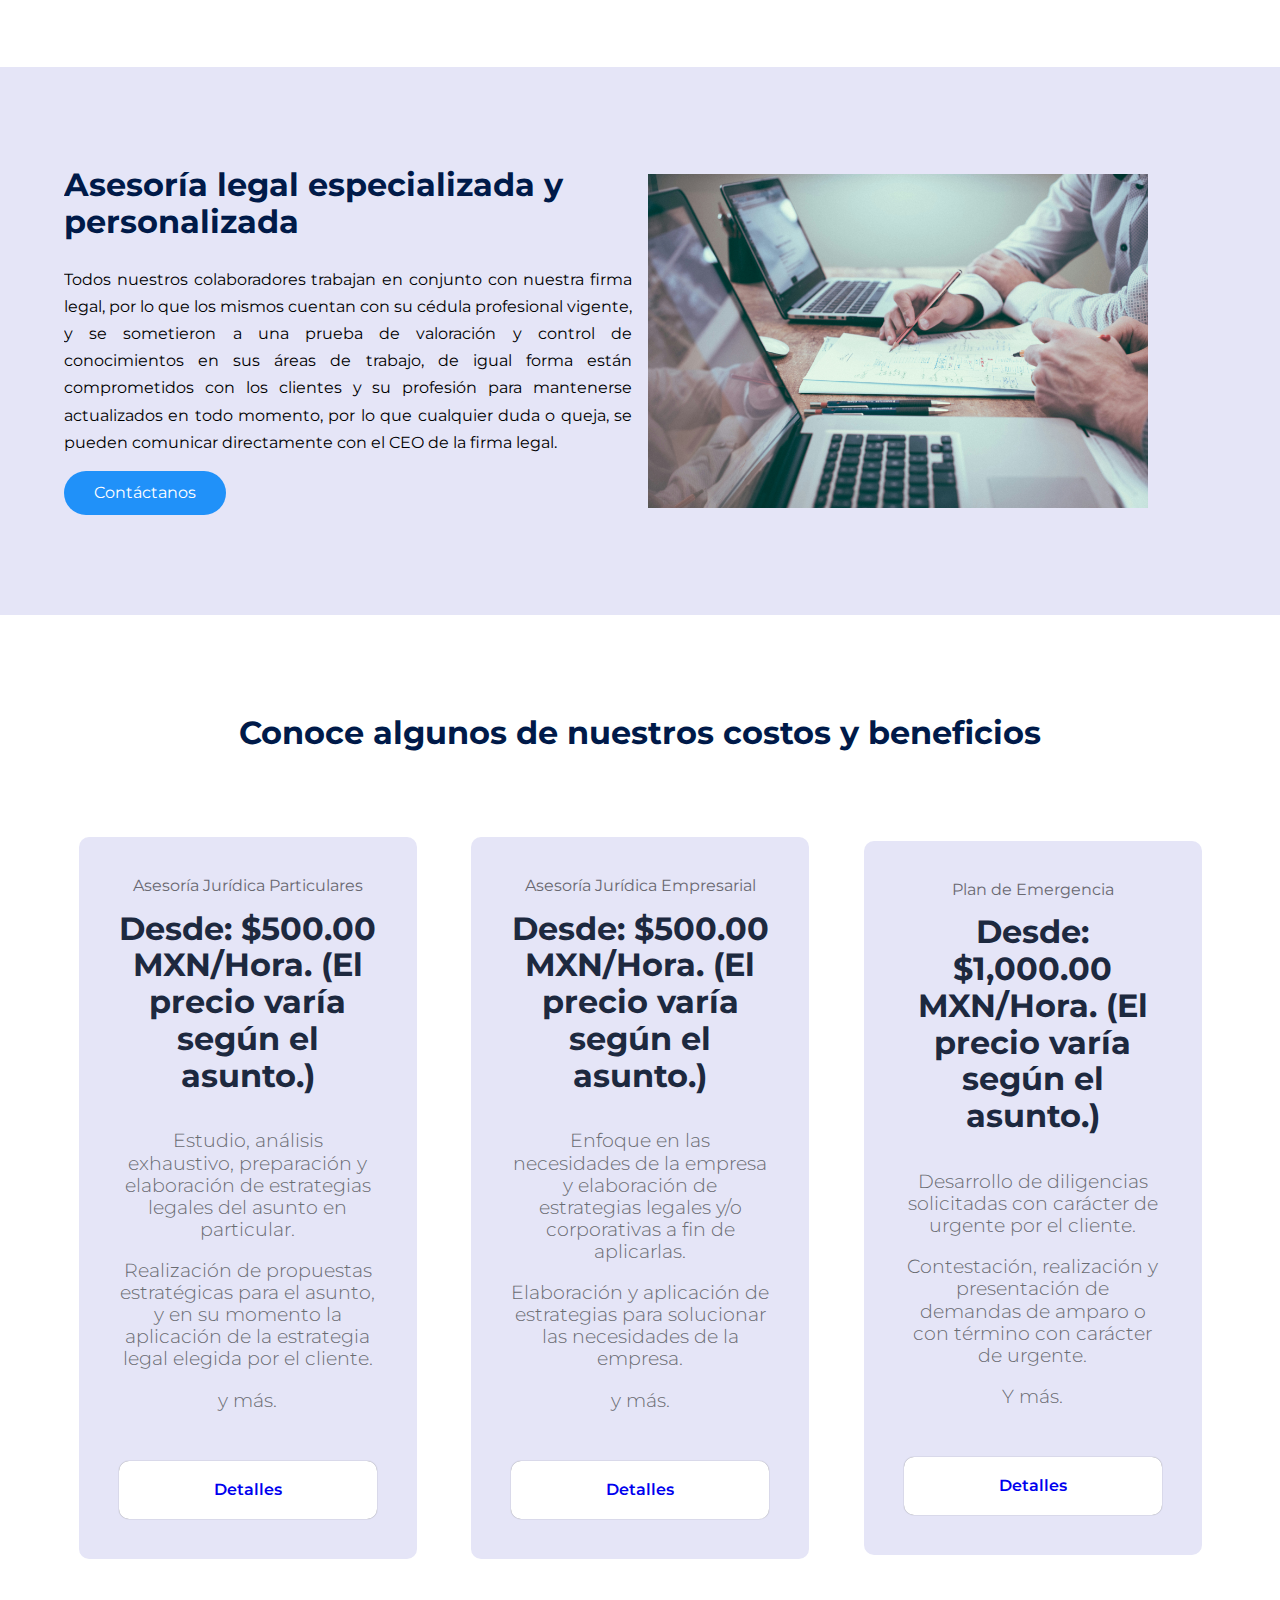
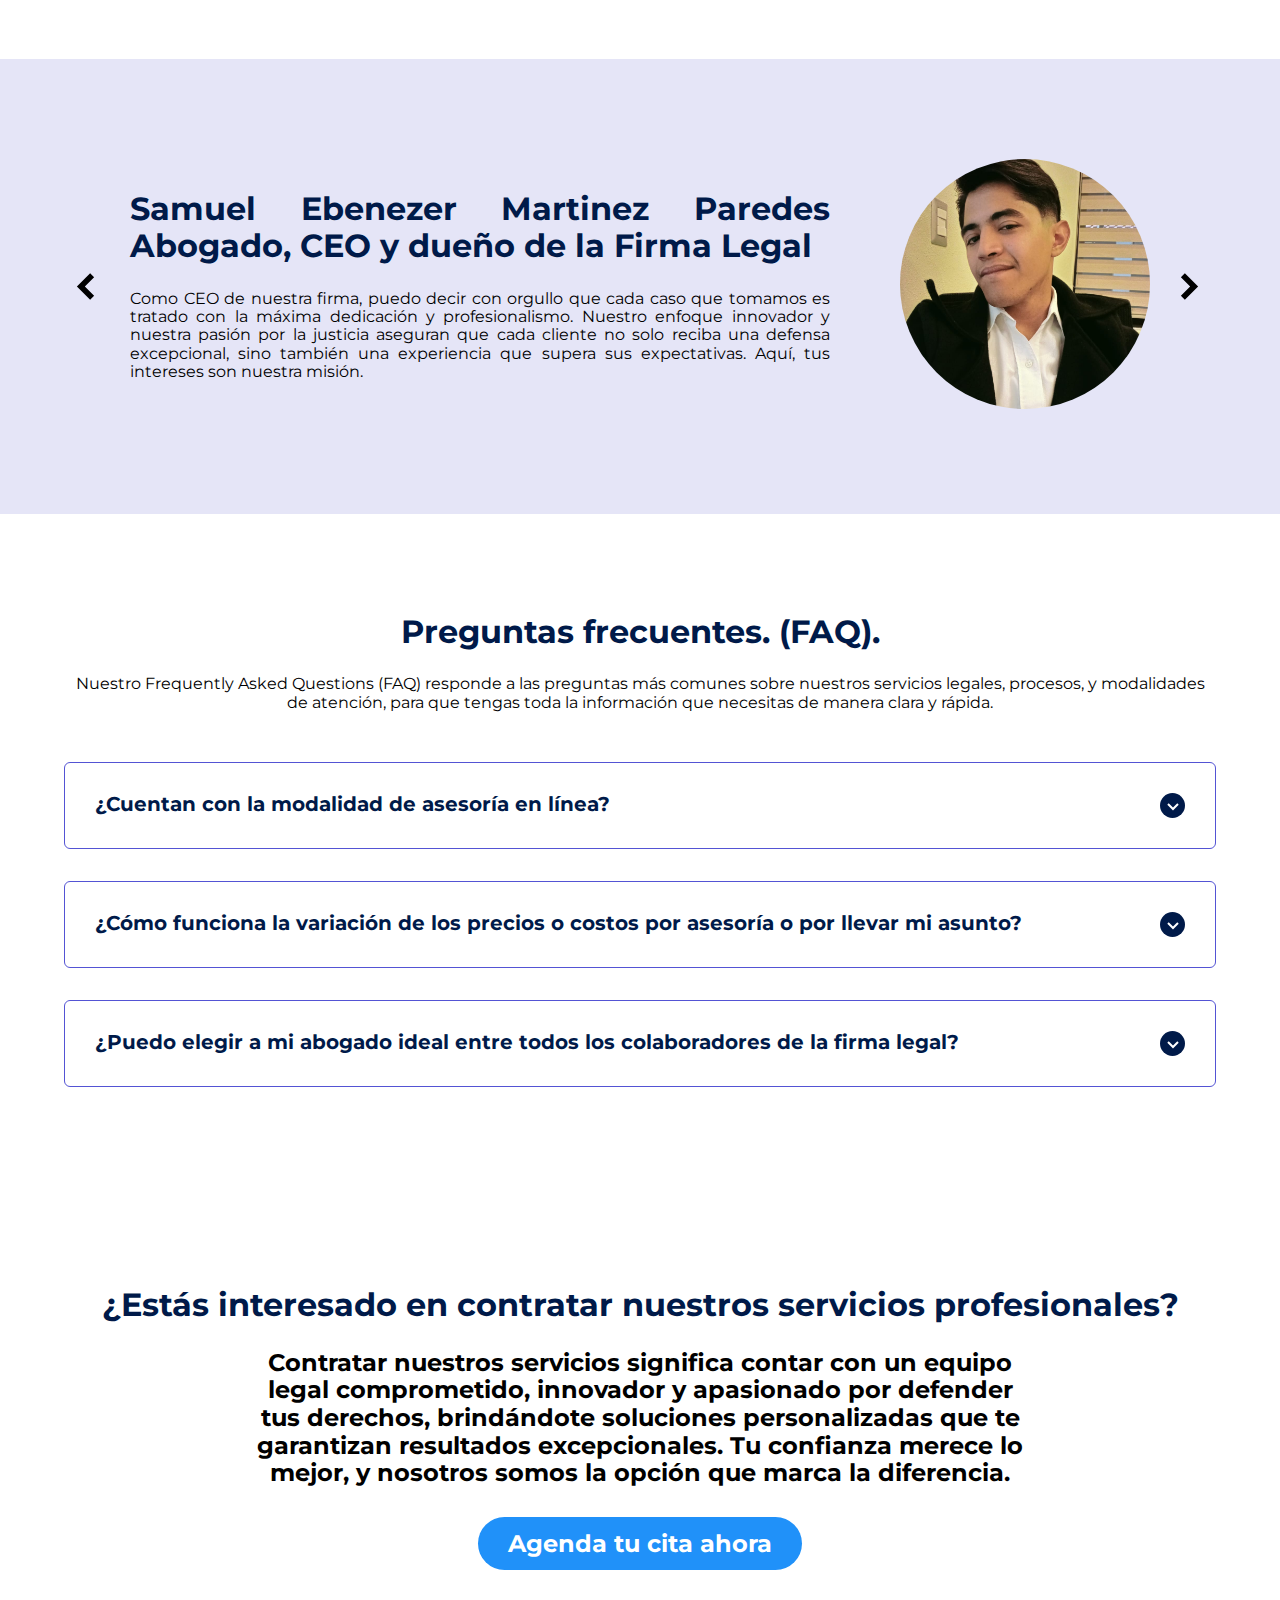
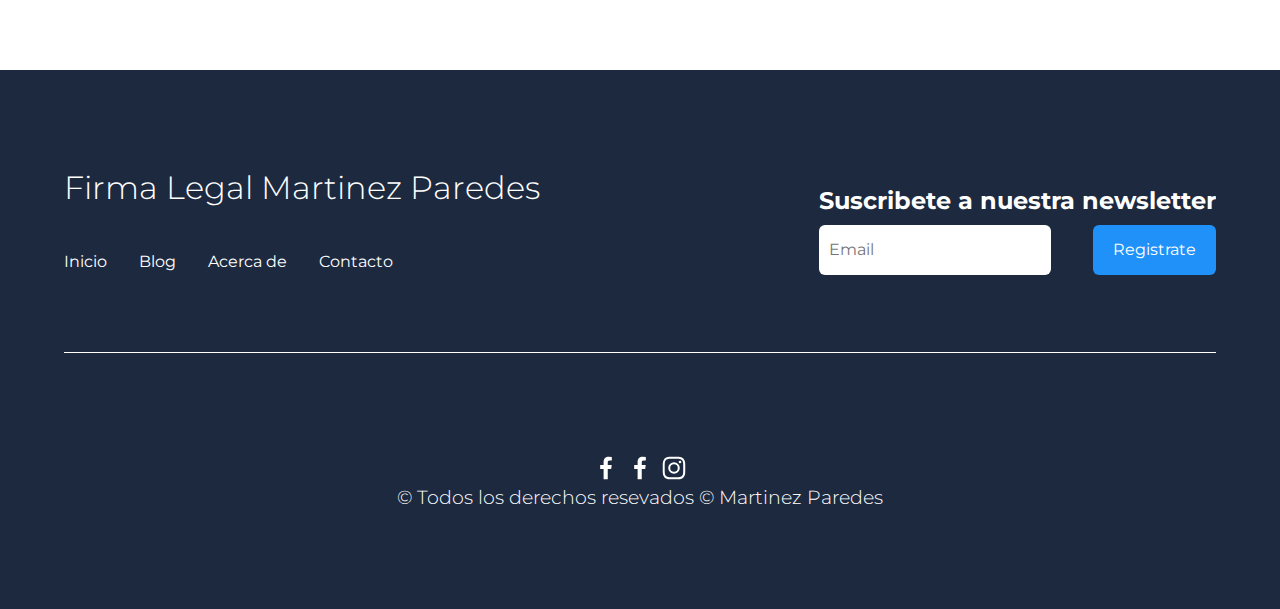
==== commit 2aa98898: "Commit 14/08/2024" ====
--- a/index.html
+++ b/index.html
@@ -231,7 +231,52 @@
                     </article>
                 </section>
             </section>
+
+            <section class="questions_offer">
+                <h2 class="subtitle">¿Estás interesado en contratar nuestros servicios profesionales?<h2>
+                    <p class="questions_copy">Contratar nuestros servicios significa contar con un equipo legal comprometido, innovador y apasionado por defender tus derechos, brindándote soluciones personalizadas que te garantizan resultados excepcionales. Tu confianza merece lo mejor, y nosotros somos la opción que marca la diferencia.</p>
+                    <a href="#" class="cta">Agenda tu cita ahora</a>
+            </section>
+
         </main>
+
+        <footer class="footer">
+            <section class="footer_container container">
+                <nav class="nav nav-footer">
+                    <h2 class="footer_title">Firma Legal Martinez Paredes</h2>
+                    <ul class="nav_link nav_link-footer">
+                        <li class="nav_items">
+                            <a href="1" class="nav_links">Inicio</a>
+                        </li>
+                        <li class="nav_items">
+                            <a href="1" class="nav_links">Blog</a>
+                        </li>
+                        <li class="nav_items">
+                            <a href="1" class="nav_links">Acerca de</a>
+                        </li>
+                        <li class="nav_items">
+                            <a href="1" class="nav_links">Contacto</a>
+                        </li>
+                    </ul>
+                </nav>
+                <form class="footer_form">
+                    <h2 class="footer_newsletter">Suscribete a nuestra newsletter</h2>
+                    <div class="footer_inputs">
+                        <input type="email" placeholder="Email" class="footer_input">
+                        <input type="submit" value="Registrate" class="footer_submit">
+                    </div>
+                </form>
+            </section>
+            <section class="footer_copy container">
+                <div class="footer_social">
+                    <a href="#" class="footer_icons"><img src="./Landing Page CSS/IMAGES/facebook.svg" class="footer_img"></a>
+                    <a href="#" class="footer_icons"><img src="./Landing Page CSS/IMAGES/facebook.svg" class="footer_img"></a>
+                    <a href="#" class="footer_icons"><img src="./Landing Page CSS/IMAGES/instagram.svg" class="footer_img"></a>
+                </div>
+                <h3 class="footer_copyright">© Todos los derechos resevados &copy; Martinez Paredes</h3>
+            </section>
+        </footer>
+
         <script src="./Landing Page CSS/JS/Slider.js"></script>
         <script src="./Landing Page CSS/JS/questios.js"></script>
     </body>
--- a/Landing Page CSS/CSS/estilos.css
+++ b/Landing Page CSS/CSS/estilos.css
@@ -374,4 +374,100 @@
 
     .questions_img{
         display: block;
+    }
+
+    .questions_offer{
+      text-align: center;  
+    }
+
+    .questions_copy{
+        width: 60%;
+        margin: 0 auto;
+        margin-bottom: 30px;
+    }
+
+    .footer{
+        margin-top: 100px;
+        background-color: #1d293f;
+    }
+
+    .footer_title{
+        font-weight: 300;
+        font-size: 2rem;
+        margin-bottom: 30px;
+    }
+
+    .footer_title, .footer_newsletter{
+        color: #fff;
+    }
+
+    .footer_container{
+        display: flex;
+        justify-content: space-between;
+        align-items: center;
+        border-bottom: 1px solid #fff;
+        padding-bottom: 60px;
+    }
+
+    .nav-footer{
+        padding-bottom: 20px;
+        display: grid;
+        gap: 1em;
+        grid-auto-flow: row;
+        height: 100%;
+    }
+
+    .nav_link-footer{
+        display: flex;
+        margin: 0;
+        margin-right: 20px;
+        flex-wrap: wrap; 
+    }
+
+    .footer_inputs{
+        margin-top: 10px;
+        display: flex;
+        overflow: hidden;
+    }
+
+    .footer_input{
+        background-color: #fff;
+        height: 50px;
+        display: block;
+        padding-left: 10px;
+        border-radius: 6px;
+        font-size: 1rem;
+        outline: none;
+        border: none;
+        margin-right: 16px;
+    }
+
+    .footer_submit{
+        margin-left: auto;
+        display: inline-block;
+        height: 50px;
+        padding: 0 20px;
+        background-color: #2091f9;
+        border: none;
+        font-size: 1rem;
+        color: #fff;
+        border-radius: 6px;
+    }
+
+    .footer_copy{
+        --padding-container: 30px 0;
+        text-align: center;
+        color: #fff;
+    }
+
+    .footer_copyright{
+        font-weight: 300;
+    }
+
+    .footer_icons{
+        margin-bottom: 10px;
+    }
+
+    .footer_img{
+        width: 30px;
     }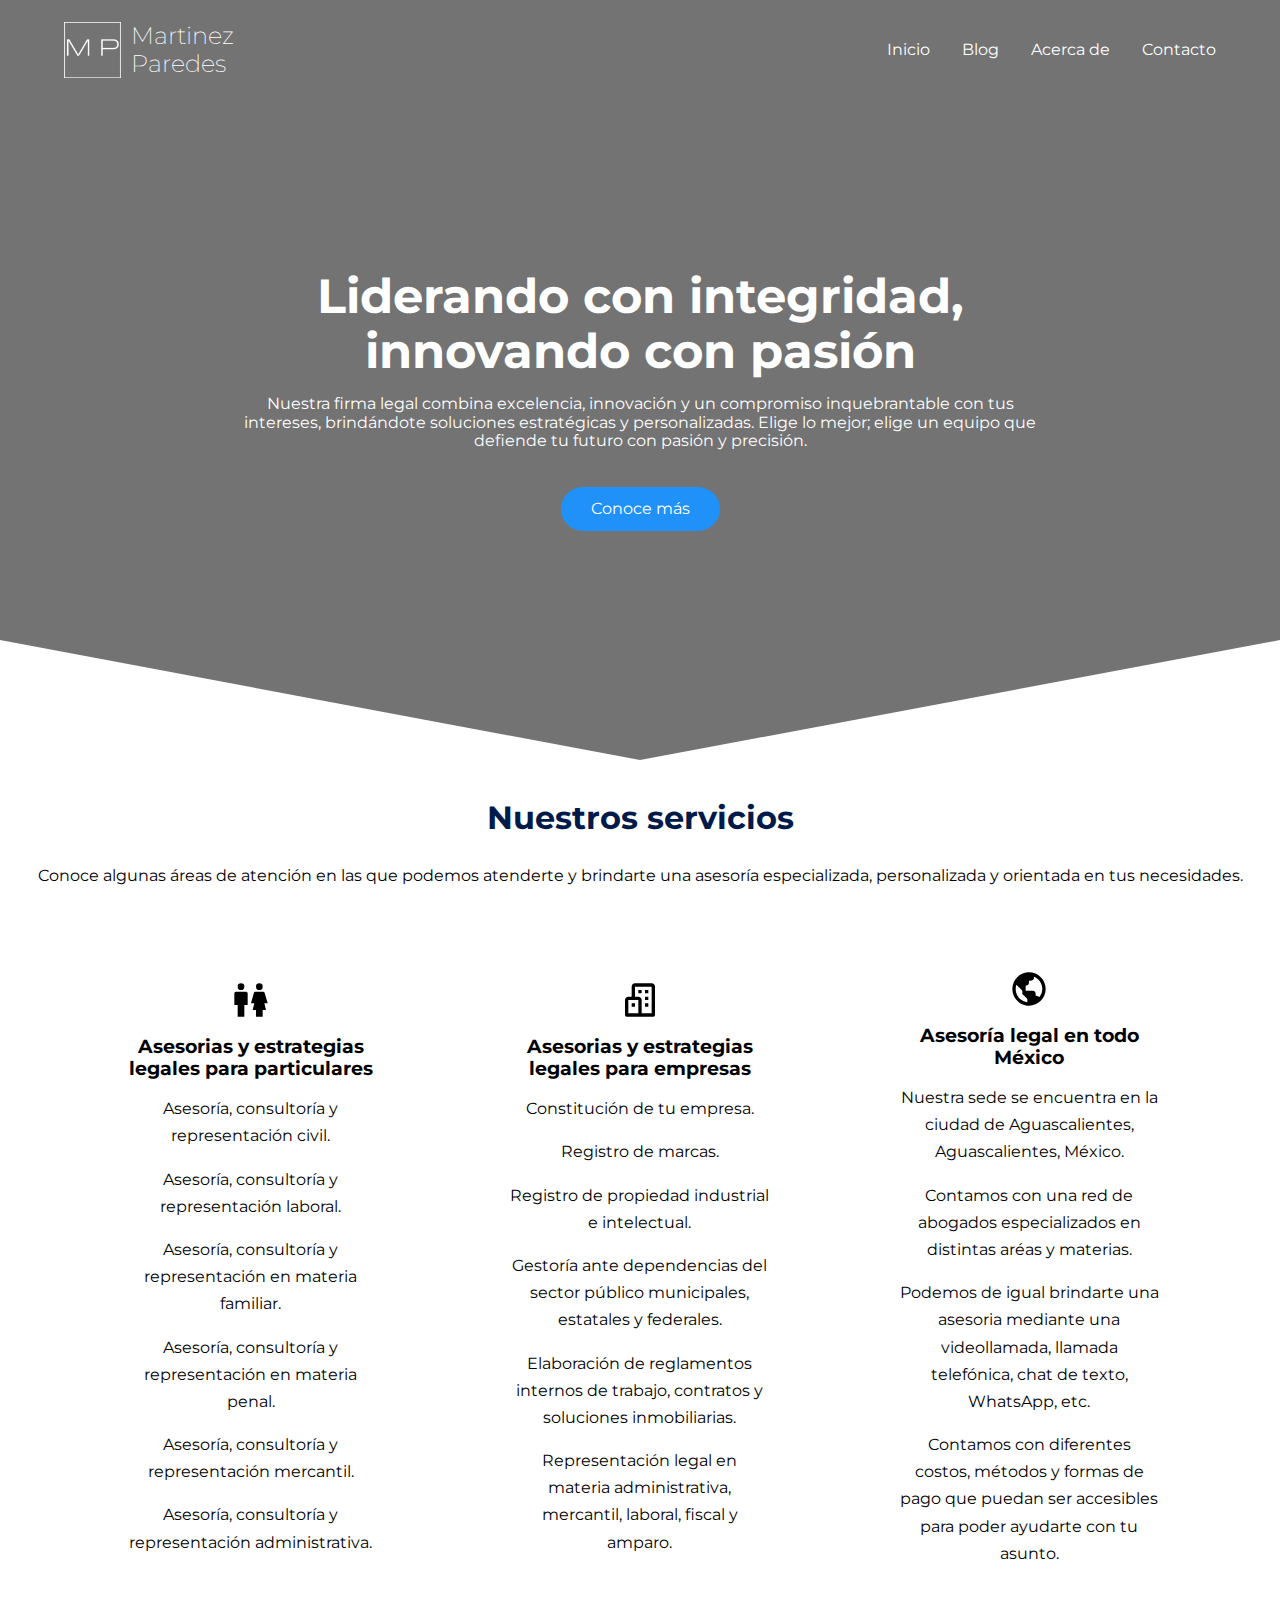
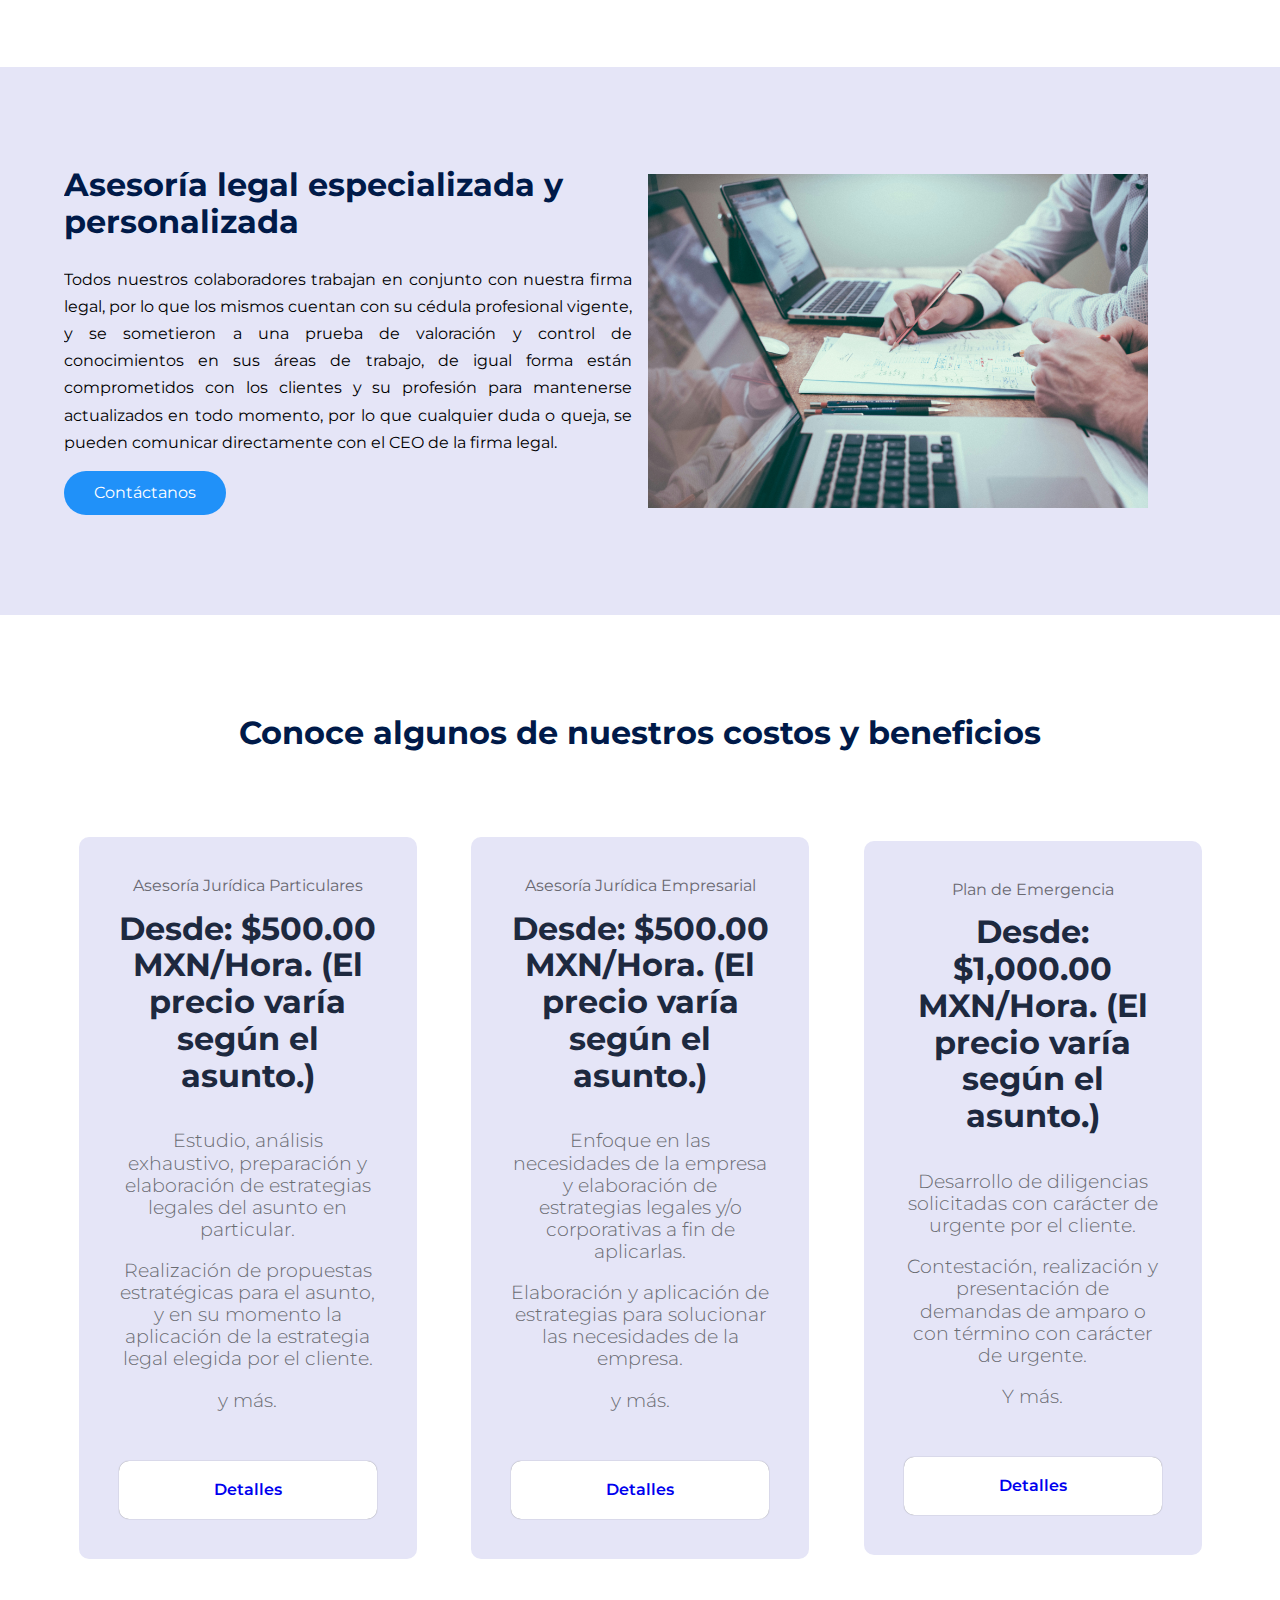
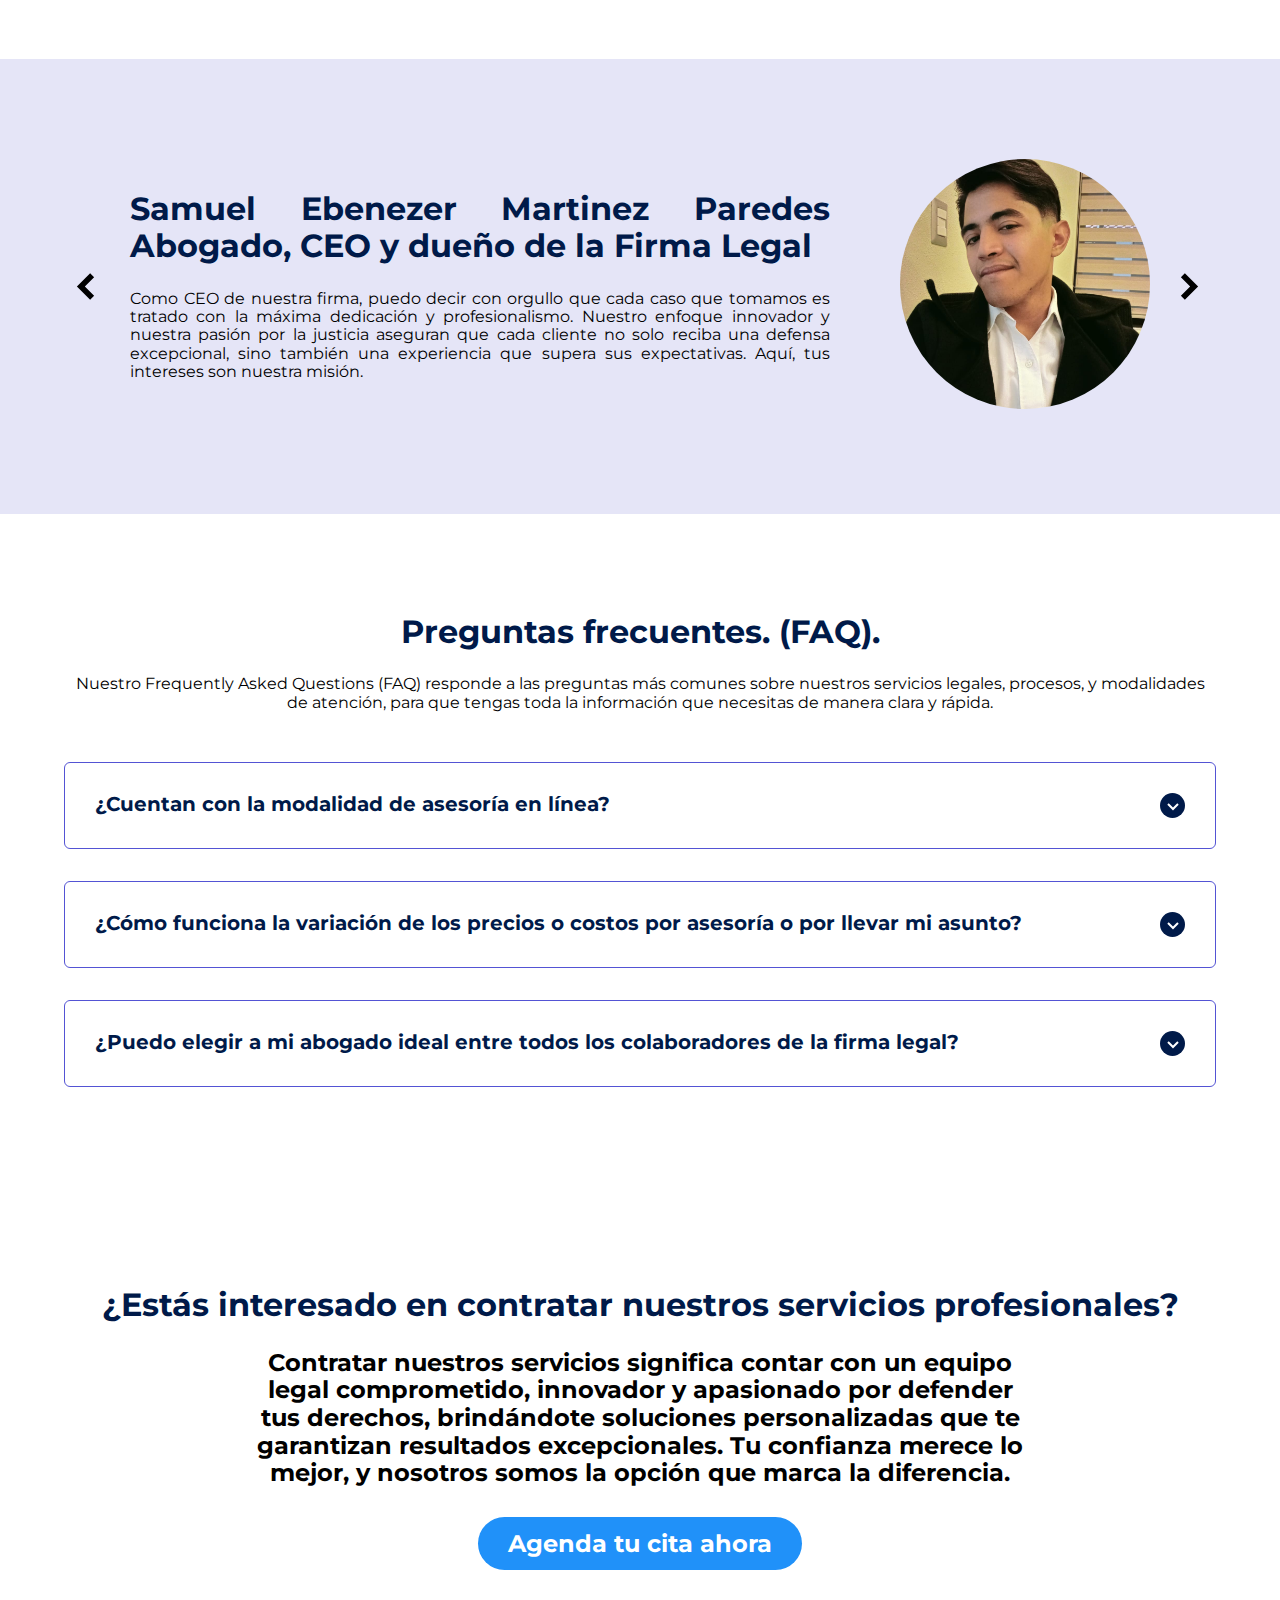
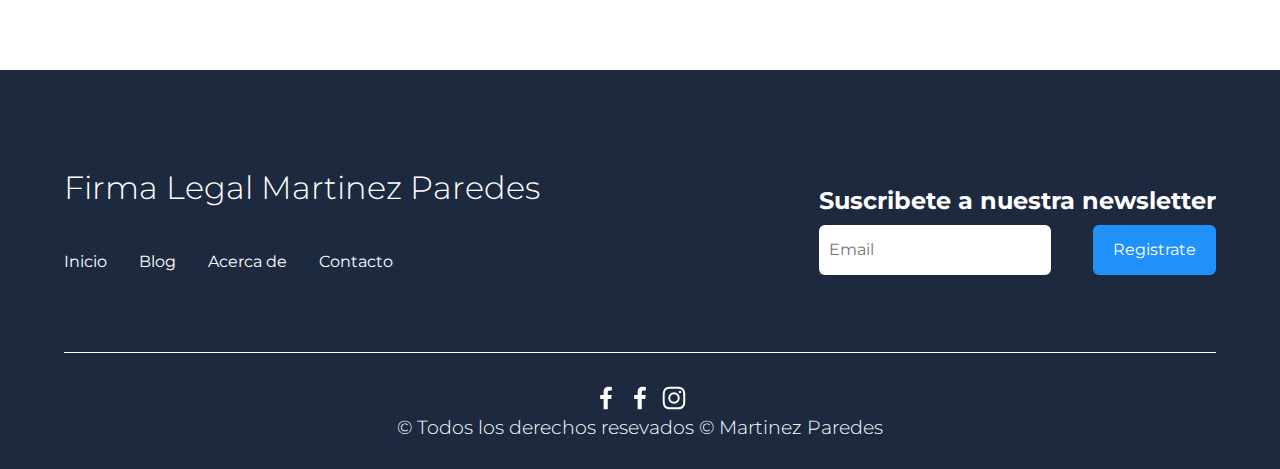
==== commit 25f18ed1: "commit 14/08/24" ====
--- a/index.html
+++ b/index.html
@@ -3,7 +3,7 @@
     <head>
         <meta charset="UTF-8">
         <meta http-equiv="X-UA-Compatible" content="IE-edge">
-        <meta name="viewport" content="width-device-width, initial-scale-1.0">
+        <meta name="viewport" content="width=device-width, initial-scale=1.0">
         <title> Martinez Paredes </title>
         <link rel="shortcut icon" href="./Landing Page CSS/IMAGES/favicon.png" type="image/x-icon">
         <link rel="stylesheet" href="./Landing Page CSS/CSS/normalize.css">
@@ -22,7 +22,7 @@
                 <div class="nav_logo">
                     <h2 class="nav_title">Martinez Paredes</h2>
                 </div>
-                <ul class="nav_link nav:link_menu">
+                <ul class="nav_link nav_link_menu">
                     <li class="nav_items">
                         <a href="1" class="nav_links">Inicio</a>
                     </li>
@@ -279,5 +279,6 @@
 
         <script src="./Landing Page CSS/JS/Slider.js"></script>
         <script src="./Landing Page CSS/JS/questios.js"></script>
+        <script src="./Landing Page CSS/JS/menu.js"></script>
     </body>
 </html>--- a/Landing Page CSS/CSS/estilos.css
+++ b/Landing Page CSS/CSS/estilos.css
@@ -207,6 +207,7 @@
 .price_table{
     padding-top: 60px;
     display: flex;
+    flex-wrap: wrap;
     gap: 2.5em;
     justify-content: space-evenly;
     align-items: center;
@@ -263,6 +264,7 @@
     
 
     .testimony_container{
+        flex-wrap: wrap;
         display: grid;
         grid-template-columns: 50px 1fr 50px;
         gap: 1em;
@@ -270,6 +272,7 @@
     }
 
     .testimony_body{
+        flex-wrap: wrap;
         display: grid;
         grid-template-columns: 1fr max-content;
         justify-content: space-between;
@@ -282,6 +285,7 @@
     }
 
     .testimony_body-show{
+        flex-wrap: wrap;
         pointer-events: unset;
         opacity: 1;
         transition: opacity 1.5s ease-in-out;
@@ -296,11 +300,13 @@
     }
 
     .testimony_texts{
+        flex-wrap: wrap;
         max-width: 700px;
         text-align: justify;
     }
 
     .testimony_course{
+        flex-wrap: wrap;
         background-color: royalblue;
         color: #fff;
         display: inline-block;
@@ -308,6 +314,7 @@
     }
 
     .testimony_arrow{
+        flex-wrap: wrap;
         width: 90%;
         cursor: pointer;
     }
@@ -455,7 +462,7 @@
     }
 
     .footer_copy{
-        --padding-container: 30px 0;
+        --padding--container: 30px 0;
         text-align: center;
         color: #fff;
     }
@@ -470,4 +477,38 @@
 
     .footer_img{
         width: 30px;
+    }
+
+    @media (max-width:800px){
+        .nav_menu{
+            display: block;
+        }
+         .nav_link_menu{
+            position: fixed;
+            background-color: #000;
+            top: 0;
+            left: 0;
+            height: 100%;
+            width: 100%;
+            display: flex;
+            flex-direction: column;
+            justify-content: space-evenly;
+            align-items: center;
+            z-index: 100;
+            opacity: 0;
+            pointer-events: none;
+            transition: .7s opacity;
+         }
+         .nav_link--show{
+            --show: block;
+            opacity: 1;
+            pointer-events: unset;
+         }
+         .nav_close{
+            position: absolute;
+            top: 30px;
+            right: 30px;
+            width: 30px;
+            cursor: pointer;
+         }
     }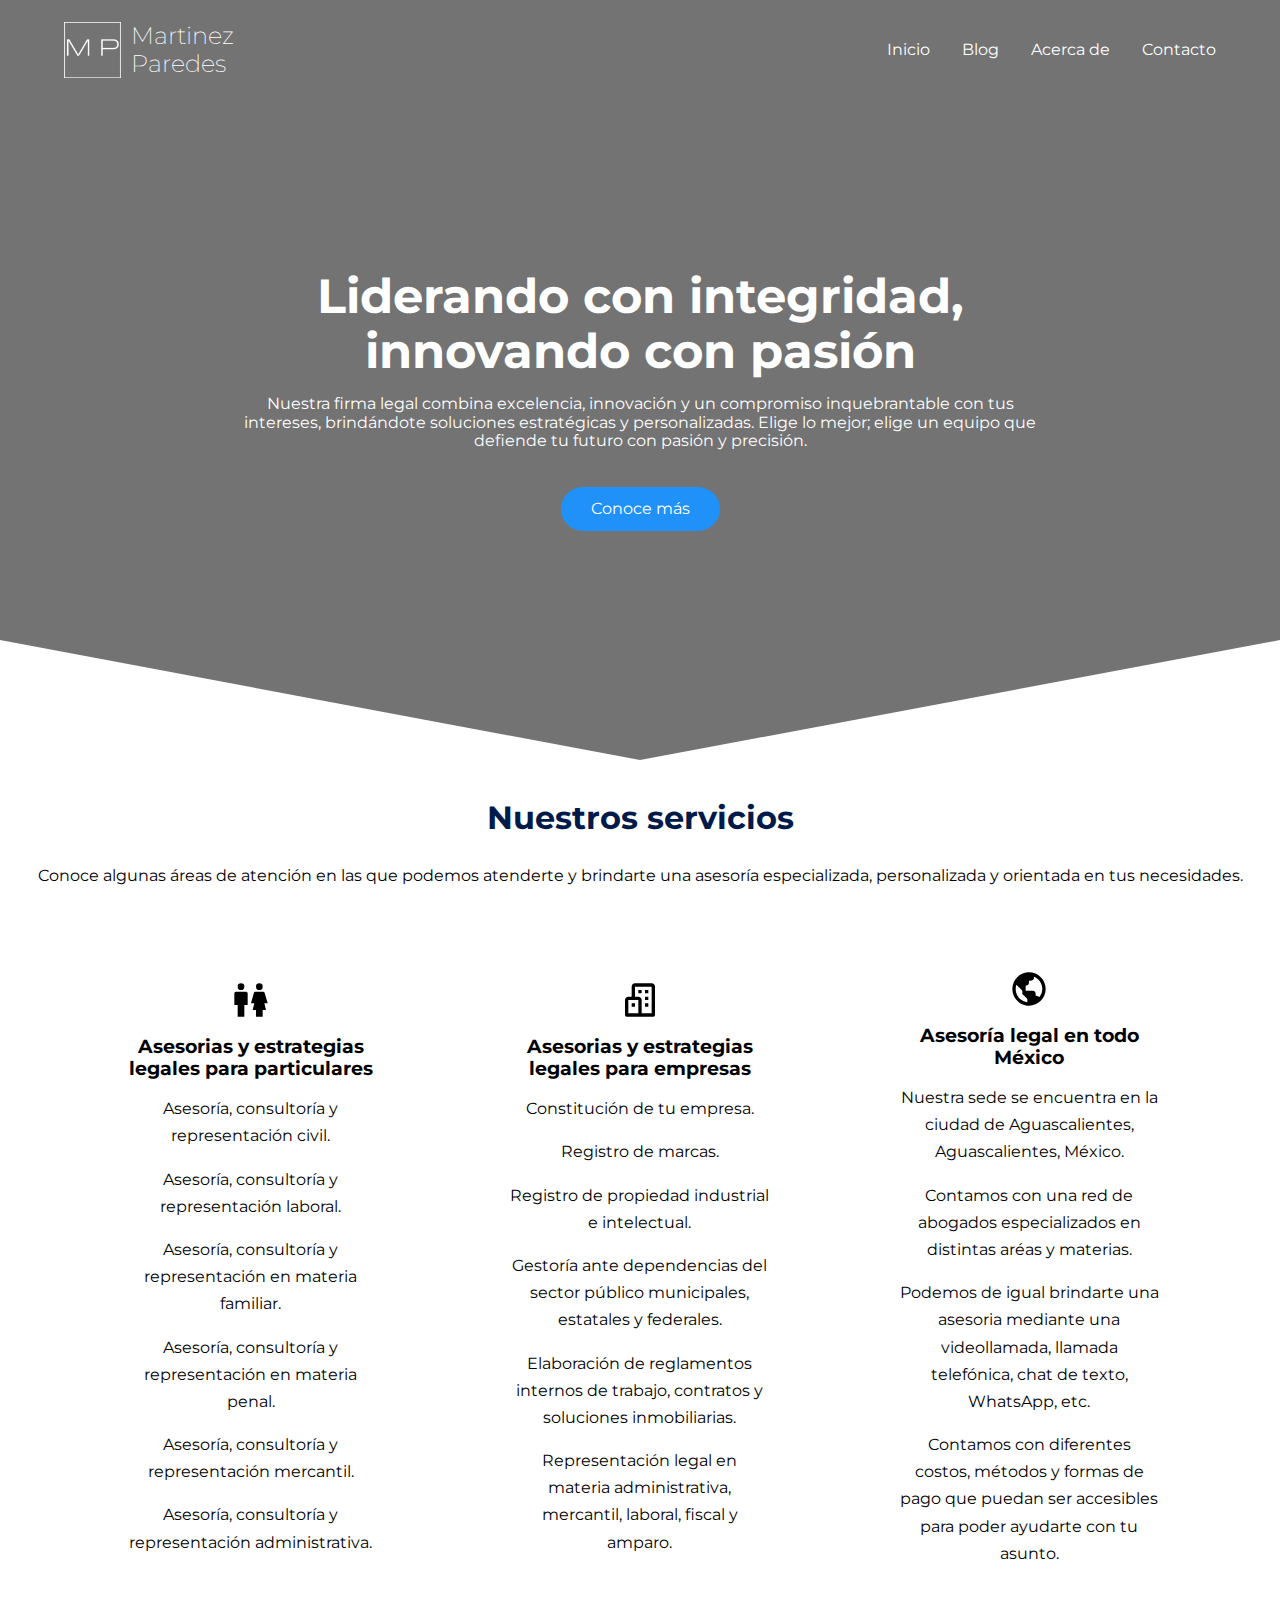
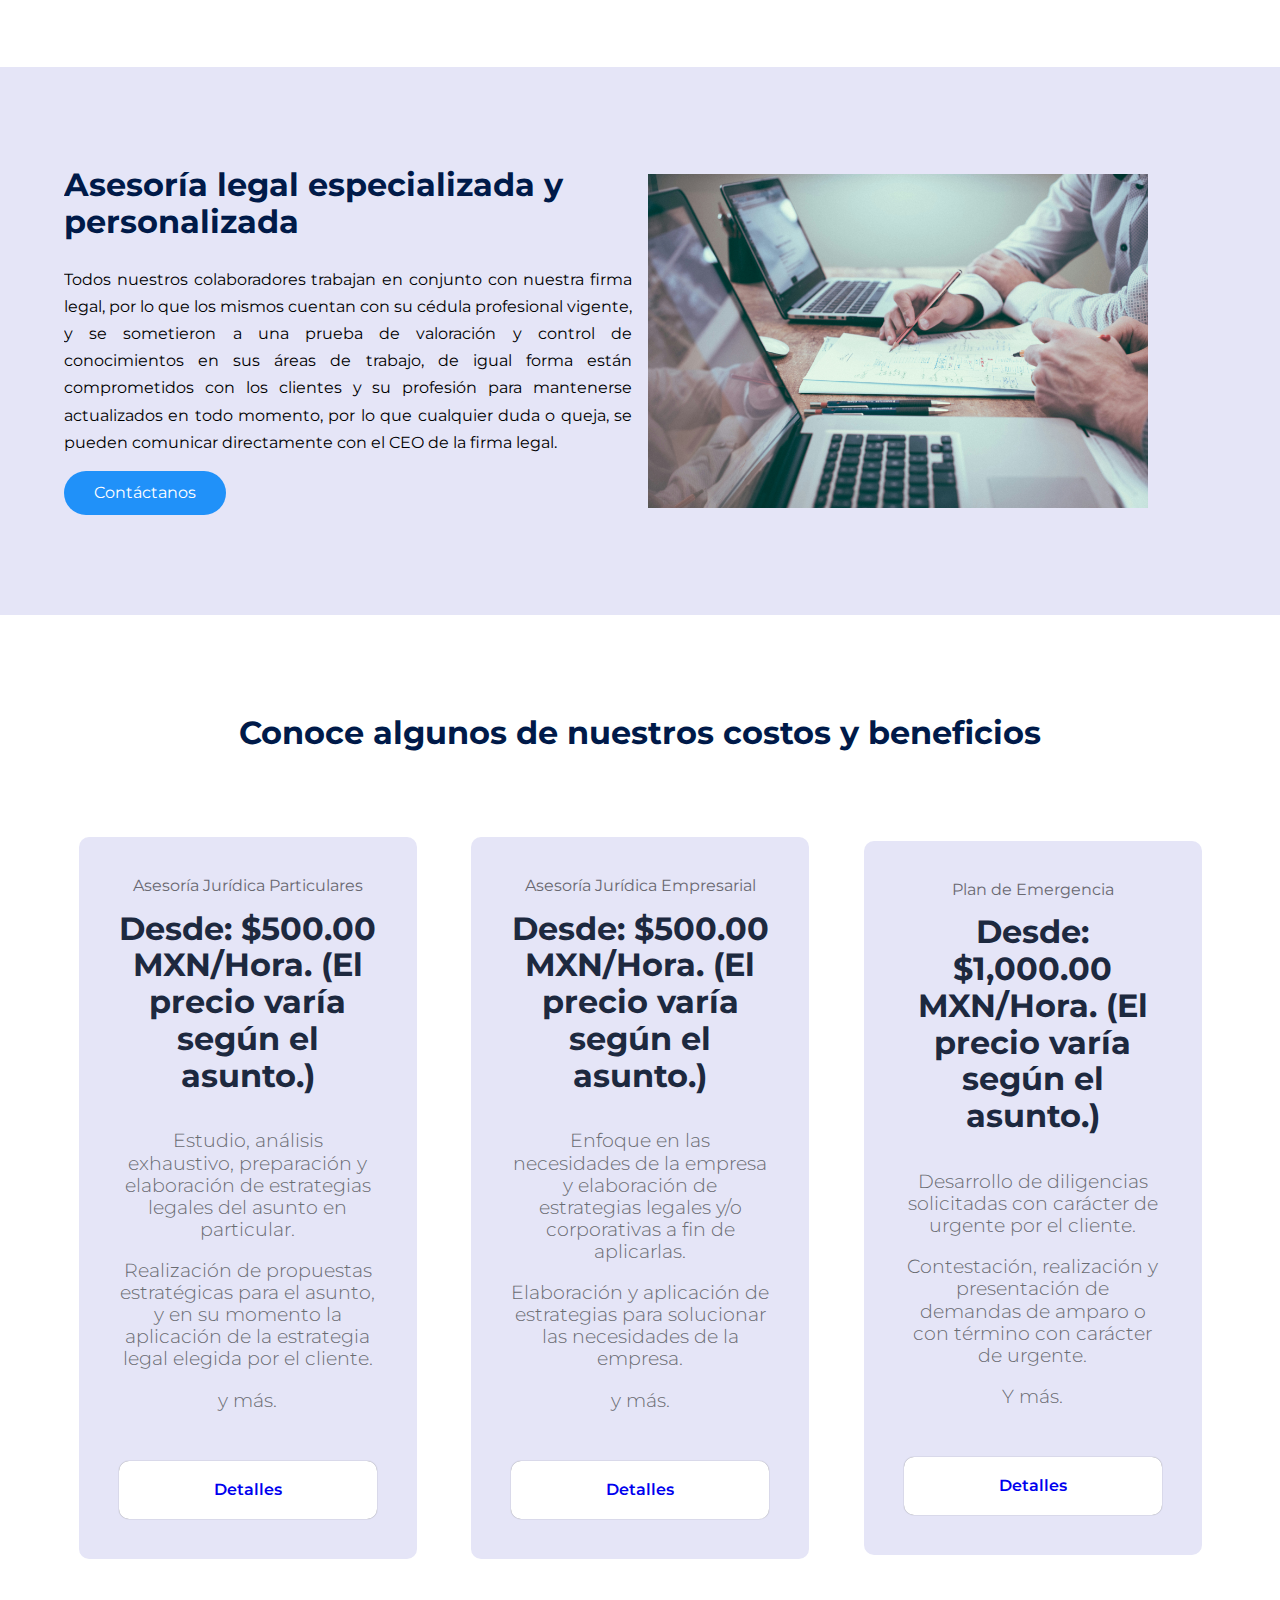
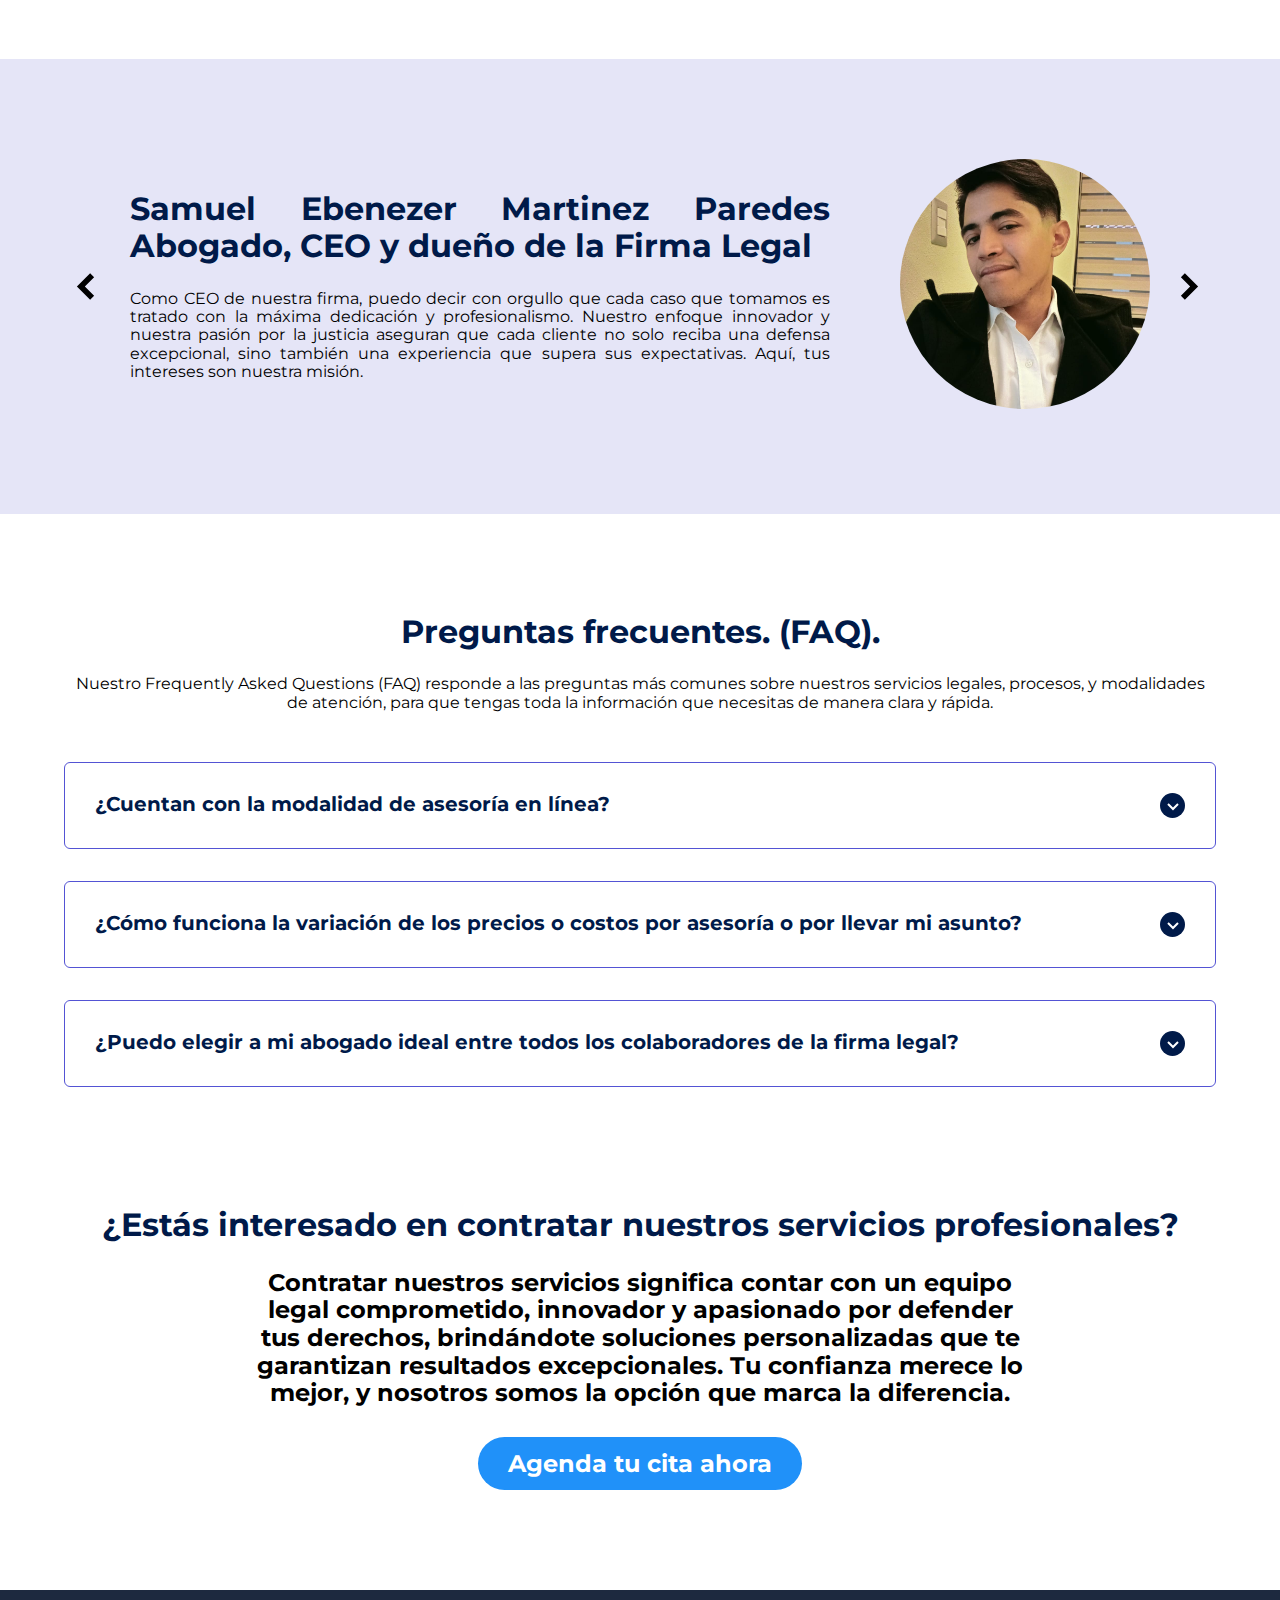
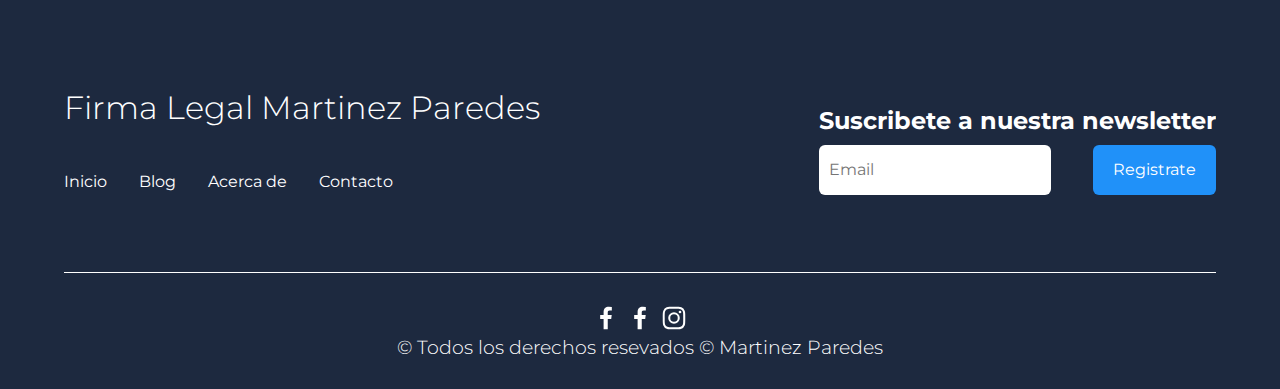
==== commit 5f28d1e2: "Commit 16/08/24 (Pagina principal terminada)" ====
--- a/index.html
+++ b/index.html
@@ -8,6 +8,22 @@
         <link rel="shortcut icon" href="./Landing Page CSS/IMAGES/favicon.png" type="image/x-icon">
         <link rel="stylesheet" href="./Landing Page CSS/CSS/normalize.css">
         <link rel="stylesheet" href="./Landing Page CSS/CSS/estilos.css">
+        <meta name="theme-color" content="#2091F9">
+
+        <meta name="title" content="Martinez Paredes Firma Legal" />
+        <meta name="description" content="Expertos en brindar soluciones innovadoras y personalizadas. Defendemos tus derechos con excelencia, compromiso y un enfoque estratégico, asegurando resultados que superan tus expectativas." />
+        
+        <meta property="og:type" content="website" />
+        <meta property="og:url" content="martinezparedesfirmalegal.com.mx" />
+        <meta property="og:title" content="Martinez Paredes Firma Legal" />
+        <meta property="og:description" content="Expertos en brindar soluciones innovadoras y personalizadas. Defendemos tus derechos con excelencia, compromiso y un enfoque estratégico, asegurando resultados que superan tus expectativas." />
+        <meta property="og:image" content="https://martinezparedesfirmalegal.com/images/mpf.png" />
+        
+        <meta property="twitter:card" content="summary_large_image" />
+        <meta property="twitter:url" content="martinezparedesfirmalegal.com.mx" />
+        <meta property="twitter:title" content="Martinez Paredes Firma Legal" />
+        <meta property="twitter:description" content="Expertos en brindar soluciones innovadoras y personalizadas. Defendemos tus derechos con excelencia, compromiso y un enfoque estratégico, asegurando resultados que superan tus expectativas." />
+        <meta property="twitter:image" content="https://martinezparedesfirmalegal.com/images/mpf.png" />
     </head>
 
     <body>
@@ -259,10 +275,11 @@
                         </li>
                     </ul>
                 </nav>
-                <form class="footer_form">
+                <form class="footer_form" action="https://formspree.io/f/mkgwzyoq"
+                method="POST">
                     <h2 class="footer_newsletter">Suscribete a nuestra newsletter</h2>
                     <div class="footer_inputs">
-                        <input type="email" placeholder="Email" class="footer_input">
+                        <input type="email" placeholder="Email" class="footer_input" name="email">
                         <input type="submit" value="Registrate" class="footer_submit">
                     </div>
                 </form>
--- a/Landing Page CSS/CSS/estilos.css
+++ b/Landing Page CSS/CSS/estilos.css
@@ -1,21 +1,16 @@
 @import url('https://fonts.googleapis.com/css2?family=Montserrat:ital,wght@0,100..900;1,100..900&display=swap');
-
 :root{
     --padding--container: 100px 0;
     --color-title: #001A49;
 }
-
 body{
     font-family: "Montserrat", sans-serif;
 }
-
 .imgmp{
     max-width: 15mm;
     float: left;
     list-style: none;
 }
-
-
 .container{
     width: 90%;
     max-width: 1200px;
@@ -24,7 +19,6 @@
     padding: var(--padding--container);
     list-style: none;
 }
-
 .hero{
     width: 100%;
     height: 100vh;
@@ -35,7 +29,6 @@
     grid-template-rows: 100px 1fr;
     color: #fff;
 }
-
 .hero::before{
     content:"";
     position: absolute;
@@ -49,20 +42,17 @@
     z-index: -1;
 
 }
-
 .nav{
     --padding--container:0;
     height: 100%;
     display: flex;
     align-items: center;
 }
-
 .nav_title{
     font-weight: 200;
     margin-left: 5%;
     list-style: none;
 }
-
 .nav_link{
     margin-left: auto;
     padding: 0;
@@ -71,33 +61,26 @@
     grid-auto-columns: max-content;
     gap: 2em;
 }
-
 .nav_items{
     list-style: none;
 
 }
-
-
 .nav_links{
     color: #fff;
     text-decoration: none;
 }
-
 .nav_menu{
     margin-left: auto;
     cursor: pointer;
     display: none;
 }
-
 .nav_img{
     display: block;
     width: 30px;
 }
-
 .nav_close{
     display: var(--show, none);
 }
-
 .hero_container{
     text-align: center;
     max-width: 800px;
@@ -109,17 +92,14 @@
     padding-bottom: 100px;
     text-align: center;
 }
-
 .hero_title{
     text-align: center;
     font-size: 3rem;
 }
-
 .hero_paragraph{
     text-align: center;
     margin-bottom: 20px;
 }
-
 .cta{
     text-align: center;
     display: inline-block;
@@ -130,7 +110,9 @@
     padding: 13px 30px;
     border-radius: 30px;
 }
-
+.about{
+    text-align: center;
+}
 .container_about{
     text-align: center;
 }
@@ -139,12 +121,10 @@
     font-size: 2rem;
     margin-bottom: 25px;
 }
-
 .about_paragraph{
     text-align: center;
     line-height: 1.7;
 }
-
 .about_main{
     padding-top: 80px;
     display: grid;
@@ -154,7 +134,6 @@
     overflow: hidden;
     grid-template-columns: repeat(auto-fit,minmax(260px, auto));
 }
-
 .about_icons{
     text-align: center;
     display: grid;
@@ -164,11 +143,9 @@
     overflow: hidden;
     margin: auto;
 }
-
 .about_icon{
     width: 40px;
 }
-
 .knowledge{
     margin-top: 100px;
     background-color: #e5e5f7;
@@ -177,33 +154,27 @@
     background-position: 0 0,10px 10px;
     overflow: hidden;
 }
-
 .knowledge_container{
     display: grid;
     grid-template-columns: 1fr 1fr;
     gap: 1em;
     align-items: center;
 }
-
 .knowledge_picture{
     max-width: 500px;
 }
-
 .knowledge_paragraph{
     line-height: 1.7;
     margin-bottom: 15px;
     text-align: justify;
 }
-
 .knowledge_img{
     width: 100%;
     display: block;
 }
-
 .price{
     text-align: center;
 }
-
 .price_table{
     padding-top: 60px;
     display: flex;
@@ -212,7 +183,6 @@
     justify-content: space-evenly;
     align-items: center;
 }
-
 .price_element{
     background-color: #E5E5F7;
     text-align: center;
@@ -225,19 +195,16 @@
     --color-cta: #5454D4;
     --color-items: #696b71;
     }
-
     .price_name{
         color: var(--color-plan);
         margin-bottom: 15px;
         font-weight: 300px;
         
     }
-
     .price_price{
         font-size: 2.0rem;
         color: var(--color-price);
     }
-
     .price_items{
         margin-top: 35px;
         display: grid;
@@ -247,7 +214,6 @@
         margin-bottom: 50px;
         color: var(--color-items);
     }
-
     .price_cta{
         display: block;
         padding: 20px 0;
@@ -257,12 +223,9 @@
         font-weight: 600;
         box-shadow: 0 0 1px rgba(0, 0, 0, .5);
     }
-
     .testimony{
         background-color: #e5e5f7;
     }
-    
-
     .testimony_container{
         flex-wrap: wrap;
         display: grid;
@@ -270,7 +233,6 @@
         gap: 1em;
         align-items: center;
     }
-
     .testimony_body{
         flex-wrap: wrap;
         display: grid;
@@ -283,14 +245,12 @@
         opacity: 0;
         pointer-events: none;
     }
-
     .testimony_body-show{
         flex-wrap: wrap;
         pointer-events: unset;
         opacity: 1;
         transition: opacity 1.5s ease-in-out;
     }
-
     .testimony_img{
         width: 250px;
         height: 250px;
@@ -298,13 +258,11 @@
         object-fit: cover;
         object-position: 50% 30%;
     }
-
     .testimony_texts{
         flex-wrap: wrap;
         max-width: 700px;
         text-align: justify;
     }
-
     .testimony_course{
         flex-wrap: wrap;
         background-color: royalblue;
@@ -312,42 +270,35 @@
         display: inline-block;
         padding: 5px;
     }
-
     .testimony_arrow{
         flex-wrap: wrap;
         width: 90%;
         cursor: pointer;
     }
-
-    /* Questions */
     .questions{
         text-align: center;
     }
-
     .questions_container{
         display: grid;
         gap: 2em;
         padding-top: 50px;
-        padding-bottom: 100px;
-    }
-
+        padding-bottom: 20px;
+    }
     .questions_padding{
         padding: 0;
         transition: padding .3s;
         border: 1px solid #5454D4;
         border-radius: 6px;
     }
-
     .questions_padding-add{
         padding-bottom: 30px;   
     }
-
     .questions_answer{
         padding: 0 30px 0;
         overflow: hidden;
     }
-
     .questions_title{
+        text-align: left;
         display: flex;
         font-size: 20px;
         padding: 30px 0 30px;
@@ -355,7 +306,6 @@
         color: var(--color-title);
         justify-content: space-between;
     }
-
     .questions_arrow{
         border-radius: 50%;
         background-color: #001a49;
@@ -368,46 +318,37 @@
         margin-left: 10px;
         transition: transform .3s;
     }
-
     .questions_arrow-rotate{
         transform: rotate(180deg);
     }
-
     .questions_show{
         text-align: justify;
         height: 0;
         transition: height .3s;
     }
-
     .questions_img{
         display: block;
     }
-
     .questions_offer{
       text-align: center;  
     }
-
     .questions_copy{
         width: 60%;
         margin: 0 auto;
         margin-bottom: 30px;
     }
-
     .footer{
         margin-top: 100px;
         background-color: #1d293f;
     }
-
     .footer_title{
         font-weight: 300;
         font-size: 2rem;
         margin-bottom: 30px;
     }
-
     .footer_title, .footer_newsletter{
         color: #fff;
     }
-
     .footer_container{
         display: flex;
         justify-content: space-between;
@@ -415,7 +356,6 @@
         border-bottom: 1px solid #fff;
         padding-bottom: 60px;
     }
-
     .nav-footer{
         padding-bottom: 20px;
         display: grid;
@@ -423,20 +363,17 @@
         grid-auto-flow: row;
         height: 100%;
     }
-
     .nav_link-footer{
         display: flex;
         margin: 0;
         margin-right: 20px;
         flex-wrap: wrap; 
     }
-
     .footer_inputs{
         margin-top: 10px;
         display: flex;
         overflow: hidden;
     }
-
     .footer_input{
         background-color: #fff;
         height: 50px;
@@ -448,7 +385,6 @@
         border: none;
         margin-right: 16px;
     }
-
     .footer_submit{
         margin-left: auto;
         display: inline-block;
@@ -459,26 +395,22 @@
         font-size: 1rem;
         color: #fff;
         border-radius: 6px;
-    }
-
+        cursor: pointer;
+    }
     .footer_copy{
         --padding--container: 30px 0;
         text-align: center;
         color: #fff;
     }
-
     .footer_copyright{
         font-weight: 300;
     }
-
     .footer_icons{
         margin-bottom: 10px;
     }
-
     .footer_img{
         width: 30px;
     }
-
     @media (max-width:800px){
         .nav_menu{
             display: block;
@@ -511,4 +443,120 @@
             width: 30px;
             cursor: pointer;
          }
+             .hero_title{
+        font-size: 2.5rem;
+    }
+    .about_main{
+        gap: 2em;
+    }
+    .about_icons:last-of-type{
+        grid-column: 1/-1;
+    }
+    .knowledge_container{
+        grid-template-columns: 1fr;
+        grid-template-rows: max-content 1fr;
+        gap: 3em;
+        text-align: center;
+    }
+    .knowledge_picture{
+        grid-row: 1/2;
+        justify-self: center;
+    }
+    .testimony_container{
+        grid-template-columns: 30px 1fr 30px;
+    }
+    .testimony_body{
+        grid-template-columns: 1fr;
+        grid-template-rows: max-content max-content;
+        gap: 3em;
+        justify-items: center;
+    }
+    .testimony_img{
+        width: 200px;
+        height: 200px;
+    }
+    .questions_copy{
+        width: 100%;
+    }
+    .footer_container{
+        flex-wrap: wrap;
+    }
+    .nav-footer{
+        width: 100%;
+        justify-items: center;
+    }
+    .nav_link-footer{
+        width: 100%;
+        justify-content: space-evenly;
+        margin: 0;
+    }
+    .footer_form{
+        width: 100%;
+        justify-content: space-evenly;
+    }
+    .footer_input{
+        flex: 1;
+    }
+    @media (max-width:600px){
+        .hero_title{
+            font-size: 2rem;
+        }
+        .hero_paragraph{
+            font-size: 1rem;
+        }
+        .subtitle{
+            font-size: 1.8rem;
+        }
+        .price_element{
+            width: 90%;
+        }
+        .price_element-best{
+            width: 90%;
+            padding: 40px;
+        }
+        .price_price{
+            font-size: 2rem;
+        }
+        .testimony{
+            --padding-container: 60px 0;
+        }
+        .testimony_container{
+            grid-template-columns: 28px 1fr 28px;
+            gap: .9em;
+        }
+        .testimony_arrow{
+            width: 50%;
+        }
+        .testimony_course{
+            margin-top: 15px;
+        }
+        .questions_title{
+            font-size: 1rem;
+        }
+        .footer_title{
+            justify-self: start;
+            margin: 15px;
+        }
+        .footer_inputs{
+            flex-wrap: wrap;
+        }
+        .footer_input{
+            flex-basis: 100%;
+            margin: 0;
+            margin-bottom: 16px;
+        }
+        .footer_submit{
+            margin-right: auto;
+        }
+        .nav_link-footer{
+            justify-content: space-between;
+        }
+        .nav-footer{
+            padding-bottom: 60px;
+        }
+        .footer_submit{
+            margin: 0;
+            width: 100%;
+        }
+     }
     }